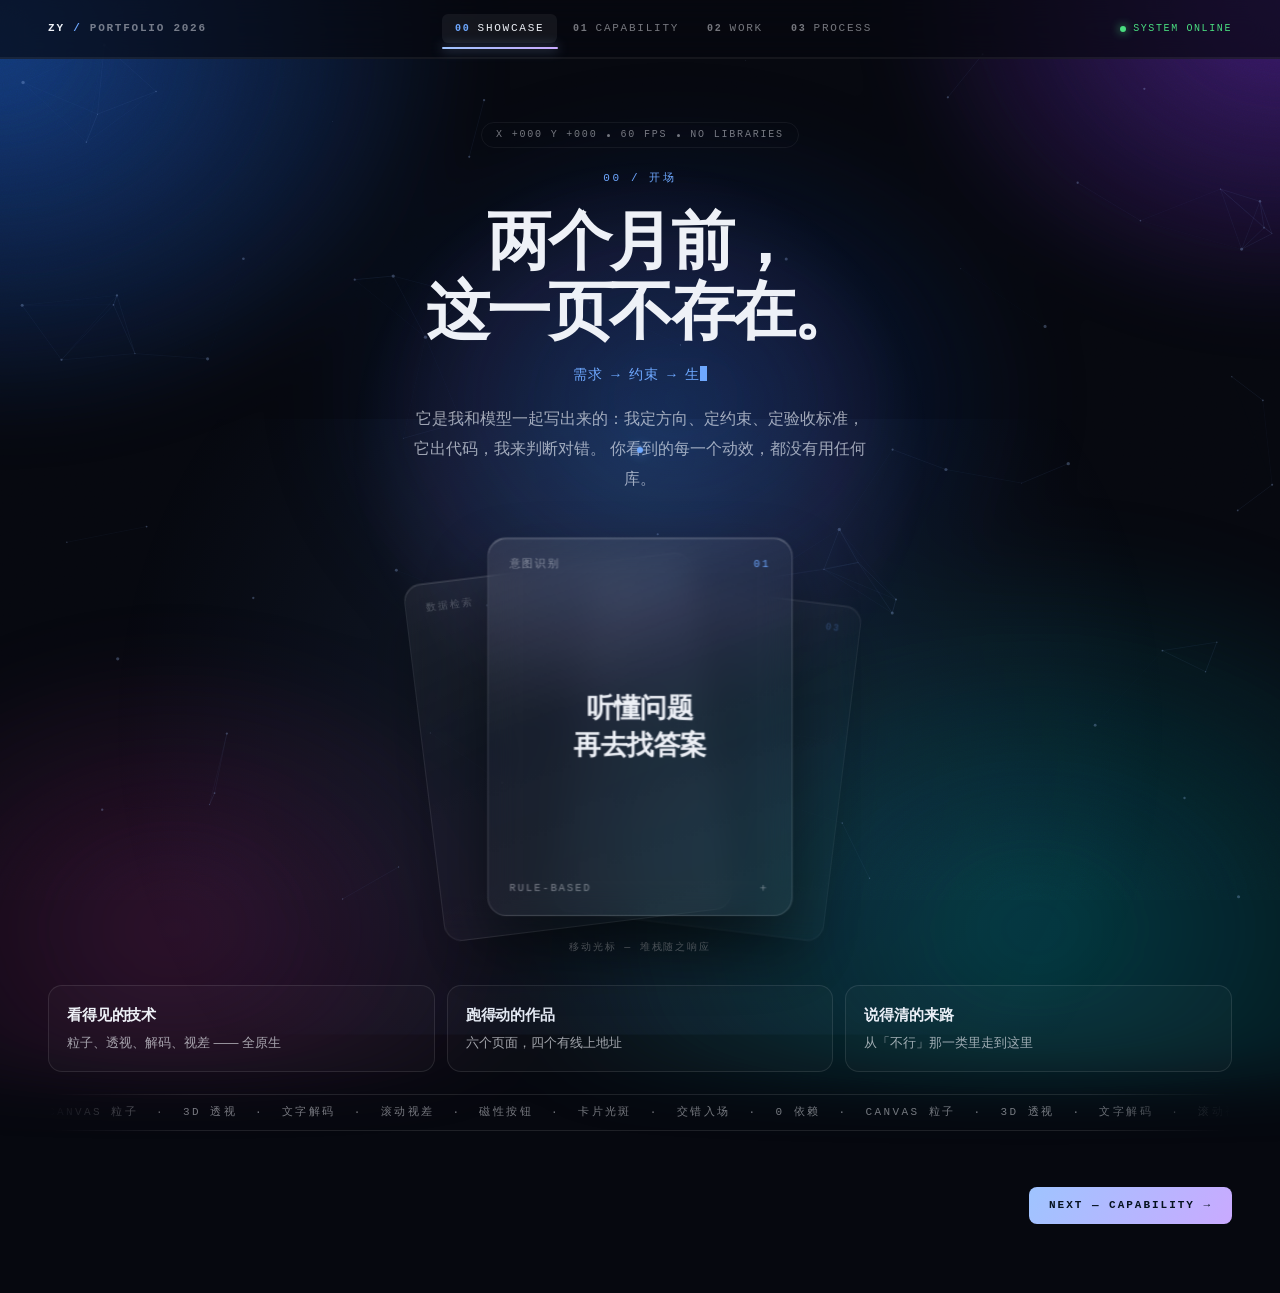
==== index.html @ adabb492 "拿奖后文字加速" ====
<!DOCTYPE html>
<html lang="zh-CN">

<head>
    <meta charset="UTF-8">
    <meta name="viewport" content="width=device-width, initial-scale=1.0">
    <title>张欣阳 / Portfolio 2026</title>
    <meta name="description" content="张欣阳 · 江西职业技术大学 · 用 AI 把想法做出来">
    <link rel="stylesheet" href="index.css?v=13">
</head>

<body>

    <!-- 背景层 -->
    <div class="mesh"></div>
    <div class="grain"></div>
    <canvas id="xingxing"></canvas>
    <div class="cursor-glow" id="cursorGlow"></div>
    <div class="cursor-dot" id="cursorDot"></div>

    <!-- 顶部仪表盘 -->
    <header class="chrome">
        <div class="chrome-in">
            <span class="brand">ZY<em>/</em><span>PORTFOLIO 2026</span></span>
            <nav class="nav">
                <button class="tab active" data-page="p0"><b>00</b>SHOWCASE</button>
                <button class="tab" data-page="p1"><b>01</b>CAPABILITY</button>
                <button class="tab" data-page="p2"><b>02</b>WORK</button>
                <button class="tab" data-page="p3"><b>03</b>PROCESS</button>
            </nav>
            <span class="live"><i></i>SYSTEM ONLINE</span>
        </div>
        <div class="progress"><div class="progress-bar" id="progressBar"></div></div>
    </header>

    <!-- ══════════ 00 SHOWCASE ══════════ -->
    <main class="scene active" id="p0">
        <section class="reel">
            <div class="hud">
                <span id="hudXY">X +000 Y +000</span>
                <span class="hud-dot"></span>
                <span id="hudFPS">60 FPS</span>
                <span class="hud-dot"></span>
                <span>NO LIBRARIES</span>
            </div>

            <p class="eyebrow reveal">00 / 开场</p>
            <h1 class="reveal">两个月前，<br>这一页不存在。</h1>

            <p class="type-line reveal">
                <span id="p0type"></span><span class="caret-blink"></span>
            </p>

            <p class="lede reveal">
                它是我和模型一起写出来的：我定方向、定约束、定验收标准，它出代码，我来判断对错。
                你看到的每一个动效，都没有用任何库。
            </p>

            <div class="hero-stack" id="stack">
                <article class="gcard" data-depth="0">
                    <div class="gcard-top"><span>意图识别</span><i>01</i></div>
                    <p class="gcard-big">听懂问题<br>再去找答案</p>
                    <div class="gcard-foot"><span>RULE-BASED</span><span>＋</span></div>
                </article>
                <article class="gcard" data-depth="1">
                    <div class="gcard-top"><span>数据检索</span><i>02</i></div>
                    <p class="gcard-big">答案不在模型里<br>在数据里</p>
                    <div class="gcard-foot"><span>FILTER / FIND</span><span>＋</span></div>
                </article>
                <article class="gcard" data-depth="2">
                    <div class="gcard-top"><span>输出验收</span><i>03</i></div>
                    <p class="gcard-big">它写得快<br>判断得由我来</p>
                    <div class="gcard-foot"><span>REVIEW</span><span>＋</span></div>
                </article>
                <div class="stack-hint">移动光标 — 堆栈随之响应</div>
            </div>

            <div class="caps reveal">
                <button class="cap" data-goto="p1">
                    <b>看得见的技术</b>
                    <span>粒子、透视、解码、视差 —— 全原生</span>
                </button>
                <button class="cap" data-goto="p2">
                    <b>跑得动的作品</b>
                    <span>六个页面，四个有线上地址</span>
                </button>
                <button class="cap" data-goto="p3">
                    <b>说得清的来路</b>
                    <span>从「不行」那一类里走到这里</span>
                </button>
            </div>

            <div class="marquee reveal">
                <div class="marquee-in">
                    <span>CANVAS 粒子</span><span>·</span><span>3D 透视</span><span>·</span>
                    <span>文字解码</span><span>·</span><span>滚动视差</span><span>·</span>
                    <span>磁性按钮</span><span>·</span><span>卡片光斑</span><span>·</span>
                    <span>交错入场</span><span>·</span><span>0 依赖</span><span>·</span>
                    <span>CANVAS 粒子</span><span>·</span><span>3D 透视</span><span>·</span>
                    <span>文字解码</span><span>·</span><span>滚动视差</span><span>·</span>
                    <span>磁性按钮</span><span>·</span><span>卡片光斑</span><span>·</span>
                    <span>交错入场</span><span>·</span><span>0 依赖</span><span>·</span>
                </div>
            </div>
        </section>

        <div class="pager">
            <span></span>
            <button class="pager-btn" data-goto="p1">NEXT — CAPABILITY →</button>
        </div>
    </main>

    <!-- ══════════ 01 CAPABILITY ══════════ -->
    <main class="scene" id="p1">

        <section class="hero">
            <div class="hero-grid solo">
                <div class="hero-copy">
                    <p class="eyebrow reveal">意图识别 · 数据检索 · 输出验收</p>
                    <h1 class="reveal" data-decode>AI 降低的是门槛，抬高的是判断。</h1>
                    <p class="lede reveal">
                        这个页面本身，就是「把模型用出结果」的证明：<br>
                        方向、需求、验收由我定；实现由我和模型一起产出。
                        两个月前，我还没独立做出过一个能上线的东西。
                    </p>
                    <div class="hero-meta reveal">
                        <span>移动互联 2604</span>
                        <span>江西职业技术大学</span>
                        <span>2029 届</span>
                    </div>
                </div>


            </div>
        </section>

        <section class="band reveal">
            <div class="band-in">
                <div><b class="n" data-n="2">0</b><span>个月做出线上作品</span></div>
                <div><b class="n" data-n="6">0</b><span>个完整练习</span></div>
                <div><b class="n" data-n="4">0</b><span>个线上作品</span></div>
                <div><b class="n" data-n="0">0</b><span>个第三方库</span></div>
            </div>
        </section>

        <section class="sec">
            <p class="eyebrow reveal">LIVE DEMO</p>
            <h2 class="reveal">课表助手 <em>规则版</em></h2>
            <p class="lede reveal">
                它听懂的只有四种问法：哪一天、第几节、哪门课、一共几门。
                认出意图，再去数据里检索——所有大模型应用最底下的那一层，就是这个。
            </p>

            <div class="console reveal">
                <div class="console-top">
                    <span>ASK / 输入问题</span>
                    <span class="dots"><i></i><i></i><i></i></span>
                </div>
                <div class="console-in">
                    <input id="wenti" type="text" placeholder="周一有什么课" autocomplete="off">
                    <button id="fasong">ASK</button>
                </div>
                <div class="chips">
                    <span class="chip">周一有什么课</span>
                    <span class="chip">一共几门课</span>
                    <span class="chip">周三第3节在哪上</span>
                    <span class="chip">体育课在哪上</span>
                </div>
                <div class="huida" id="huida">等待输入 — 问我课表的事。</div>
                <p class="console-note">
                    它答得对，不是因为它聪明，是因为我把四种意图的判断写清楚了。
                </p>
            </div>
        </section>

        <section class="sec">
            <p class="eyebrow reveal">METHOD</p>
            <h2 class="reveal">三步，缺一不可</h2>
            <div class="cols">
                <div class="col reveal">
                    <span class="col-n">01</span>
                    <h3>需求即规格</h3>
                    <p>说不清要什么，它就给你一个看起来对、其实不能用的东西。模糊是我的问题，不是它的。</p>
                </div>
                <div class="col reveal">
                    <span class="col-n">02</span>
                    <h3>生成即草稿</h3>
                    <p>它几秒给出初版，这是它最强的地方。但草稿不是成品，中间隔着判断。</p>
                </div>
                <div class="col reveal">
                    <span class="col-n">03</span>
                    <h3>验收即能力</h3>
                    <p>跑标准、看报错、定位根因。能让它把活干对的人，才真正用它。</p>
                </div>
            </div>

            <div class="prompt-grid">
                <div class="prompt reveal">
                    <div class="prompt-label">有效的一条</div>
                    <p>“数据在一个数组里。点空格子弹出表单，确认后写进数组并存入 localStorage。要求：不刷新、提交后关闭表单、错误用提示条而不是 alert。”</p>
                    <span class="prompt-why">数据在哪 · 交互是什么 · 不能做什么</span>
                </div>
                <div class="prompt reveal">
                    <div class="prompt-label">无效的一条</div>
                    <p>“帮我写个课程表。”</p>
                    <span class="prompt-why">它给了我一个写死数据的静态表格——因为我自己也不知道要什么</span>
                </div>
            </div>
        </section>

        <section class="sec">
            <p class="eyebrow reveal">PIPELINE</p>
            <h2 class="reveal">它每一步在干什么</h2>
            <p class="lead reveal">没有魔法。一句话进来，走完这四步，出去一个答案。</p>

            <div class="pipe reveal">
                <div class="pipe-in">
                    <span class="node">你的一句话</span>
                    <span class="link"><i></i></span>
                    <span class="node">认出问的是哪类</span>
                    <span class="link"><i></i></span>
                    <span class="node">去数据里找</span>
                    <span class="link"><i></i></span>
                    <span class="node ans">组织成回答</span>
                </div>
                <p class="pipe-note">大模型应用也是这样走的，只是第二步由模型来做，第三步检索的是一整个语料库。</p>
            </div>
        </section>

        <section class="sec">
            <p class="eyebrow reveal">PITFALLS</p>
            <h2 class="reveal">我踩过的五个坑</h2>
            <p class="lead reveal">每一条都改了不止一遍。</p>

            <div class="pits">
                <div class="pit reveal">
                    <span class="pit-n">01</span>
                    <div>
                        <h3>删了元素，没删数据</h3>
                        <p>页面刷新之后，删掉的行又回来了。后来明白：页面只是影子，改数据才算数。</p>
                    </div>
                </div>
                <div class="pit reveal">
                    <span class="pit-n">02</span>
                    <div>
                        <h3>监听器写在了渲染函数里</h3>
                        <p>每渲染一次多一个监听器，控制台越点报错越多。改成绑在不变的父元素上，只绑一次。</p>
                    </div>
                </div>
                <div class="pit reveal">
                    <span class="pit-n">03</span>
                    <div>
                        <h3>1fr 不是「可以随便小」</h3>
                        <p>它能缩到的最小值，是里面内容的最小宽度。六列挤在手机宽度里，字全被压扁。</p>
                    </div>
                </div>
                <div class="pit reveal">
                    <span class="pit-n">04</span>
                    <div>
                        <h3>计时器变量声明在了函数里</h3>
                        <p>每次点击都是全新的一对变量，上一轮那两条计时器根本没被清掉——提示条提前消失。</p>
                    </div>
                </div>
                <div class="pit reveal">
                    <span class="pit-n">05</span>
                    <div>
                        <h3>写完不看就跑</h3>
                        <p>购物车合计显示「￥8」，实际应该是「￥1984」。数字自己会喊，只是我没抬头看。</p>
                    </div>
                </div>
            </div>
        </section>

        <section class="sec">
            <p class="eyebrow reveal">CASE / 我抓到它一个错</p>
            <h2 class="reveal">页面看着没事，控制台在喊</h2>
            <div class="case reveal">
                <p class="case-text">
                    AI 把点击监听器写进了渲染函数里。每渲染一次，就多一个监听器；
                    旧的还在，只是它手里的行已经被删掉了。
                </p>
                <pre class="code"><span class="c-dim">// 控制台</span>
Cannot set properties of undefined (setting 'gou')

<span class="c-dim">// 根因：旧监听器拿到已删除的行，indexOf 返回 -1</span>
const c = Array.from(document.querySelectorAll(".hang")).indexOf(hang)
dingdan[-1].gou = true          <span class="c-bad">// 崩在这里</span>

<span class="c-dim">// 改法：只绑一次，绑在不会重建的父元素上</span>
kapianzubox.addEventListener("click", ...)</pre>
                <p class="case-text">
                    <b>AI 会犯错。我的用处，就是能指出它错在哪。</b>
                </p>
            </div>
        </section>

        <div class="pager">
            <button class="pager-btn" data-goto="p2">NEXT — WORK →</button>
        </div>
    </main>

    <!-- ══════════ 02 WORK ══════════ -->
    <main class="scene" id="p2">

        <section class="hero short">
            <p class="eyebrow reveal">01 — 02 / WORK</p>
            <h1 class="reveal" data-decode>能被使用，才叫作品。</h1>
            <p class="lede reveal">
                下面六个都能上手：四个有线上地址，两个直接在页面里玩。没有截图，没有 PPT。</p>
        </section>

        <section class="sec tight">
            <div class="rail" id="rail">
                <article class="work reveal">
                    <div class="work-head"><span>01 / 主作品</span><i>LIVE</i></div>
                    <h3>我的课程表</h3>
                    <p>点空格子加课，点课程删除，数据存在浏览器里。桌面上是一张表，手机上自动重排。</p>
                    <div class="mini-tel">
                        <div class="mt-bar"><span></span><span></span><span></span></div>
                        <div class="mt-body">
                            <div class="mt-row"><i>周一</i><em>高数</em><em>英语</em><em>体育</em></div>
                            <div class="mt-row"><i>周二</i><em>C语言</em><em>HTML5</em><em class="empty">＋</em></div>
                            <div class="mt-row"><i>周三</i><em>高数</em><em>JavaScript</em><em class="empty">＋</em></div>
                            <div class="mt-row"><i>周四</i><em>英语</em><em class="empty">＋</em><em>数据库</em></div>
                            <div class="mt-row"><i>周五</i><em class="empty">＋</em><em>移动应用</em><em>就业指导</em></div>
                        </div>
                    </div>
                    <a class="btn main" href="https://chineselamb.github.io/kecheng/" target="_blank"
                        rel="noreferrer">打开线上作品 ↗</a>
                </article>

                <article class="work reveal">
                    <div class="work-head"><span>02 / 组件</span><i>DEMO</i></div>
                    <h3>轮播图</h3>
                    <p>3 秒自动播放，手动切换后重新计时。最后一张往后回到第一张。</p>
                    <div class="lunbo">
                        <div class="track"></div>
                        <div class="zuo">‹</div>
                        <div class="you">›</div>
                        <div class="diandian"></div>
                    </div>
                </article>

                <article class="work reveal">
                    <div class="work-head"><span>03 / 组件</span><i>DEMO</i></div>
                    <h3>课程表渲染</h3>
                    <p>数据驱动：数组变了，表格跟着变。点一门课试试。</p>
                    <div class="xiaokebiao">
                        <div class="xk-head"><span></span><span>一</span><span>二</span><span>三</span><span>四</span><span>五</span></div>
                        <div class="xk-body"></div>
                    </div>
                </article>
                <article class="work reveal">
                    <div class="work-head"><span>04 / 页面</span><i>LIVE</i></div>
                    <h3>购物车</h3>
                    <p>数量加减、小计合计、全选联动。窄屏自动重排成卡片。</p>
                    <a class="btn main" href="work/gouwuche/index.html" target="_blank" rel="noreferrer">打开 ↗</a>
                </article>

                <article class="work reveal">
                    <div class="work-head"><span>05 / 页面</span><i>LIVE</i></div>
                    <h3>待付款订单</h3>
                    <p>整页由数组渲染：全选、算账、取消一行，数据改完再重画。</p>
                    <a class="btn main" href="work/dingdan/index.html" target="_blank" rel="noreferrer">打开 ↗</a>
                </article>

                <article class="work reveal">
                    <div class="work-head"><span>06 / 页面</span><i>LIVE</i></div>
                    <h3>商品列表</h3>
                    <p>网格布局的商品墙，窗口变窄自动换列。</p>
                    <a class="btn main" href="work/shangpin/index.html" target="_blank" rel="noreferrer">打开 ↗</a>
                </article>

            </div>
            <p class="rail-hint">← 横向滚动查看更多 →</p>
        </section>

        <section class="sec">
            <p class="eyebrow reveal">CODE</p>
            <h2 class="reveal">这段订单页代码，我改了三次</h2>
            <p class="lead reveal">事件委托的最终版。滚到这儿，它会自己打出来。</p>

            <div class="codewin reveal">
                <div class="codewin-bar">
                    <span class="dots"><i></i><i></i><i></i></span>
                    <span>dingdan / 待付款订单.js</span>
                    <span class="codewin-lang">JavaScript</span>
                </div>
                <pre class="typer"><code id="typerCode"></code></pre>
            </div>
        </section>

        <section class="sec">
            <p class="eyebrow reveal">PROCESS</p>
            <h2 class="reveal">一个课表，三个版本</h2>
            <div class="versions">
                <div class="ver reveal">
                    <span class="ver-n">V1</span>
                    <h3>把监听器绑在每一行</h3>
                    <p>行一删就失效，新生成的行没有任何反应。当时以为是浏览器的错。</p>
                </div>
                <div class="ver reveal">
                    <span class="ver-n">V2</span>
                    <h3>搬进渲染函数</h3>
                    <p>能用了，但每渲染一次就多一个监听器，控制台越点报错越多。</p>
                </div>
                <div class="ver reveal">
                    <span class="ver-n">V3</span>
                    <h3>绑在不会死的父元素上</h3>
                    <p>一个监听器管所有行，无论重建多少次。这才是事件委托。</p>
                </div>
            </div>
            <p class="lede reveal" style="margin-top:18px">
                手机上还崩过一次：六列挤进 343 像素，字被压成一条。<br>
                后来改成卡片单列、每行自己重排——这些过程比结果更能说明问题。
            </p>
        </section>

        <div class="pager">
            <button class="pager-btn ghost" data-goto="p1">← BACK</button>
            <button class="pager-btn" data-goto="p3">NEXT — PROCESS →</button>
        </div>
    </main>

    <!-- ══════════ 03 PROCESS ══════════ -->
    <main class="scene" id="p3">

        <section class="hero short">
            <p class="eyebrow reveal">02 — 03 / PROCESS</p>
            <h1 class="reveal">从「不行」那一类里，<br>走到这里。</h1>
            <p class="lede reveal">
                这条路我走过三次想放弃。
            </p>
        </section>

        <!-- 我的故事 -->
        <section class="sec">
            <p class="eyebrow reveal">STORY</p>
            <h2 class="reveal">我的故事</h2>

            <div class="story reveal" id="storycine">
                <p data-cine="hope">中职那几年，我大概是被默认归到「不行」那一类里的。</p>
                <p data-cine="hope">成绩差，学校强制住宿。周末我骑车在街上乱逛——不是想去哪儿，是不知道能去哪儿。</p>
                <p data-cine="hope">高二那年，一个同学把我拉去面试竞赛班。我对计算机一窍不通，连打字都要低头找键。</p>
                <p data-cine="hope">但对 HTML，我第一次觉得有一样东西是我能看懂的：屏幕上那行字，颜色是我自己敲出来的。</p>
                <p data-cine="dark">第一个比赛很简单，我以为能拿奖。没有。</p>
                <p data-cine="dark">接下来两个更难。人工智能要学 Python，应用软件开发要学 Java、Vue、MySQL——我那时候连「变量」是什么都说不清。</p>
                <p data-cine="dark">那阵子我怀疑的不是别人信不信我，是我到底能不能学会。</p>
                <div class="yanhua-wrap">
                    <canvas id="yanhua"></canvas>
                    <p data-cine="award">后来我每天学到深夜。那两个比赛，一个拿的是人工智能，一个拿的是应用软件开发。</p>
                </div>
                <p data-cine="after">是她把我拉进去的。改变一个人的方向，有时候只要一句「你要不要来试试」。要不是她，我这辈子可能都不会往计算机这边走。</p>
                <p data-cine="after">回头看，我人生里每一次转弯，都不是我自己拐的——有人拉我，有人推我，有人在前面先替我试了一次。</p>
                <blockquote data-cine="after">这一次，我想自己推自己一把。</blockquote>
            </div>
        </section>

        <section class="sec tight">
            <div class="doubt-list">
                <div class="doubt reveal">
                    <span class="doubt-n">01</span>
                    <div>
                        <h3>“这些练习到底有没有用”</h3>
                        <p>连着几周做同一类页面，每天写的东西长得差不多，我开始觉得在原地打转。</p>
                        <p class="fix">校准：把同一个东西写三遍之后，手会记住。不知道够不够用，但我知道停下来的话一定不够。</p>
                    </div>
                </div>
                <div class="doubt reveal">
                    <span class="doubt-n">02</span>
                    <div>
                        <h3>“AI 几秒钟就能做完，我学它干嘛”</h3>
                        <p>我让 AI 写了一遍我苦思半天的功能，几秒钟。那种感觉很糟——我花的时间还有什么意义。</p>
                        <p class="fix">校准：后来它写错了一个地方，是我第一个看出来的。它替我打字，判断还得我来。</p>
                    </div>
                </div>
                <div class="doubt reveal">
                    <span class="doubt-n">03</span>
                    <div>
                        <h3>“我是不是学得太慢”</h3>
                        <p>两个月才做出一个课表，别人可能一周就做完了。我分不清自己是慢，还是只是在按自己的方式走。</p>
                        <p class="fix">校准：不知道。但两年前我连标签是什么都不知道。</p>
                    </div>
                </div>
            </div>

            <div class="creed reveal">
                <p>我来这里，最直接的原因是：<b>一个人摸索两个月，我分不清哪些是必经之路，哪些是我走了弯路。</b></p>
                <p>我需要有人告诉我：哪一步是弯路，哪一步是必经的。</p>
            </div>
        </section>

        <section class="sec">
            <p class="eyebrow reveal">NEXT 90 DAYS</p>
            <h2 class="reveal">接下来想学的</h2>
            <div class="plan">
                <div class="plan-row reveal"><b>接入大模型接口</b><span>把规则版助手换成真正听懂话的模型。链路我已经想清楚：输入 → 请求 → 渲染回答。</span></div>
                <div class="plan-row reveal"><b>让几个 AI 分工</b><span>一句话进来，拆成子任务，几个 AI 并行做完再汇总——一个人做不完的活。</span></div>
                <div class="plan-row reveal"><b>让课表能换设备</b><span>加导出 / 导入，换台电脑、换台手机，数据都能带走。</span></div>
            </div>
        </section>

        <footer class="foot">
            <p class="eyebrow">SCAN / 扫码打开</p>
            <img class="erweima" src="erweima.png" alt="扫码打开本页">
            <p class="foot-link">chineselamb.github.io/zuopin/</p>
            <p class="foot-mine">张欣阳 · 江西职业技术大学 · 移动互联 2604</p>
        </footer>

        <div class="pager">
            <button class="pager-btn ghost" data-goto="p2">← BACK</button>
        </div>
    </main>

    <script src="index.js?v=14"></script>
</body>

</html>
---- index.css ----
/* =========================================================
   张欣阳 / Portfolio 2026
   原生 CSS，无任何框架
   ========================================================= */

* { box-sizing: border-box; }

:root {
    --bg: #06080f;
    --ink: #eef1f7;
    --dim: rgba(238, 241, 247, .56);
    --faint: rgba(238, 241, 247, .28);
    --line: rgba(255, 255, 255, .1);
    --line-2: rgba(255, 255, 255, .06);
    --accent: #6ea8ff;
    --accent-2: #b98bff;
    --live: #4ade80;
    --mono: "SFMono-Regular", "JetBrains Mono", Consolas, monospace;
}

html { scroll-behavior: smooth; }

body {
    margin: 0;
    background: var(--bg);
    color: var(--ink);
    font: 16px/1.75 -apple-system, "Segoe UI", "Microsoft YaHei", sans-serif;
    overflow-x: hidden;
    -webkit-font-smoothing: antialiased;
}

::selection { background: rgba(110, 168, 255, .3); }

/* ── 背景：流体网格渐变 ── */
.mesh {
    position: fixed;
    inset: -20%;
    z-index: 0;
    background:
        radial-gradient(42% 48% at 14% 18%, rgba(38, 92, 180, .62), transparent 64%),
        radial-gradient(36% 42% at 86% 14%, rgba(112, 52, 190, .5), transparent 62%),
        radial-gradient(46% 50% at 72% 88%, rgba(12, 122, 130, .42), transparent 64%),
        radial-gradient(34% 38% at 24% 88%, rgba(150, 50, 120, .26), transparent 62%),
        radial-gradient(30% 34% at 52% 46%, rgba(10, 40, 90, .55), transparent 70%);
    filter: blur(30px) saturate(120%);
    animation: meshDrift 26s ease-in-out infinite alternate;
    pointer-events: none;
}

@keyframes meshDrift {
    0% { transform: translate3d(0, 0, 0) scale(1); }
    50% { transform: translate3d(-2%, 1.5%, 0) scale(1.04); }
    100% { transform: translate3d(2%, -1%, 0) scale(1.02); }
}

/* 颗粒噪点 */
.grain {
    position: fixed;
    inset: 0;
    z-index: 1;
    pointer-events: none;
    opacity: .13;
    mix-blend-mode: overlay;
    background-image: url("data:image/svg+xml,%3Csvg xmlns='http://www.w3.org/2000/svg' width='160' height='160'%3E%3Cfilter id='n'%3E%3CfeTurbulence type='fractalNoise' baseFrequency='.85' numOctaves='3'/%3E%3C/filter%3E%3Crect width='100%25' height='100%25' filter='url(%23n)'/%3E%3C/svg%3E");
}

#xingxing {
    position: fixed;
    inset: 0;
    width: 100%;
    height: 100%;
    z-index: 1;
    pointer-events: none;
    opacity: .55;
}

.cursor-glow {
    position: fixed;
    left: 0;
    top: 0;
    width: 620px;
    height: 620px;
    margin: -310px 0 0 -310px;
    border-radius: 50%;
    background: radial-gradient(circle, rgba(110, 168, 255, .16), rgba(185, 139, 255, .07) 45%, transparent 66%);
    pointer-events: none;
    z-index: 1;
    will-change: transform;
}

.cursor-dot {
    position: fixed;
    left: 0;
    top: 0;
    width: 6px;
    height: 6px;
    margin: -3px 0 0 -3px;
    border-radius: 50%;
    background: var(--accent);
    box-shadow: 0 0 12px rgba(110, 168, 255, .9);
    pointer-events: none;
    z-index: 60;
    will-change: transform;
}

/* ── 顶部仪表盘 ── */
.chrome {
    position: fixed;
    top: 0;
    left: 0;
    right: 0;
    z-index: 40;
    backdrop-filter: blur(16px);
    background: rgba(6, 8, 15, .68);
    border-bottom: 1px solid var(--line-2);
}

.chrome-in {
    max-width: 1240px;
    margin: 0 auto;
    padding: 14px 28px;
    display: flex;
    align-items: center;
    justify-content: space-between;
    gap: 16px;
}

.brand {
    font: 600 11px/1 var(--mono);
    letter-spacing: .18em;
    color: var(--ink);
    display: flex;
    align-items: center;
    gap: 8px;
    white-space: nowrap;
}

.brand em { color: var(--accent); font-style: normal; }
.brand span { color: var(--faint); letter-spacing: .16em; }

.nav { display: flex; gap: 2px; }

.tab {
    border: 0;
    background: none;
    cursor: pointer;
    font: 500 11px/1 var(--mono);
    letter-spacing: .16em;
    color: var(--faint);
    padding: 9px 13px;
    border-radius: 6px;
    display: flex;
    align-items: baseline;
    gap: 7px;
    transition: color .2s, background .2s;
    white-space: nowrap;
}

.tab b { font-weight: 600; color: var(--faint); font-size: 10px; }

.tab:hover { color: var(--ink); }

.tab.active {
    color: var(--ink);
    background: rgba(255, 255, 255, .06);
}

.tab.active b { color: var(--accent); }

.live {
    font: 500 10px/1 var(--mono);
    letter-spacing: .16em;
    color: var(--live);
    display: flex;
    align-items: center;
    gap: 7px;
    white-space: nowrap;
}

.live i {
    width: 6px;
    height: 6px;
    border-radius: 50%;
    background: var(--live);
    box-shadow: 0 0 10px var(--live);
    animation: pulse 2s infinite;
}

@keyframes pulse { 50% { opacity: .25; } }

.progress { height: 1px; background: var(--line-2); }

.progress-bar {
    height: 100%;
    width: 0;
    background: linear-gradient(90deg, var(--accent), var(--accent-2));
}

/* ── 页面切换 ── */
.scene {
    position: relative;
    z-index: 2;
    display: none;
    padding-top: 62px;
}

.scene.active {
    display: block;
    animation: sceneIn .5s cubic-bezier(.2, .75, .2, 1);
}

@keyframes sceneIn {
    from { opacity: 0; transform: translateY(18px); }
    to { opacity: 1; transform: none; }
}

/* ── 通用排版 ── */
.eyebrow {
    font: 500 11px/1.6 var(--mono);
    letter-spacing: .24em;
    color: var(--accent);
    margin: 0 0 18px;
    text-transform: uppercase;
}

h1 {
    margin: 0 0 22px;
    font-size: clamp(38px, 5.6vw, 76px);
    line-height: 1.06;
    letter-spacing: -.045em;
    font-weight: 800;
}

h2 {
    margin: 0 0 14px;
    font-size: clamp(26px, 3vw, 38px);
    letter-spacing: -.035em;
    font-weight: 800;
    line-height: 1.2;
}

h2 em {
    font-style: normal;
    font: 500 11px/1 var(--mono);
    letter-spacing: .18em;
    color: var(--faint);
    border: 1px solid var(--line);
    border-radius: 99px;
    padding: 4px 10px;
    vertical-align: middle;
    margin-left: 10px;
}

.lede {
    margin: 0 0 26px;
    font-size: 16px;
    color: var(--dim);
    max-width: 62ch;
    line-height: 1.85;
}

/* ── 首屏 ── */
.hero {
    max-width: 1240px;
    margin: 0 auto;
    padding: 70px 28px 40px;
}

.hero.short { padding-bottom: 10px; }

.hero-grid {
    display: grid;
    grid-template-columns: 1.05fr .95fr;
    gap: 40px;
    align-items: center;
}

.hero-meta {
    display: flex;
    gap: 18px;
    flex-wrap: wrap;
    font: 500 11px/1 var(--mono);
    letter-spacing: .16em;
    color: var(--faint);
    margin-top: 6px;
}

.hero-meta span { position: relative; padding-left: 14px; }

.hero-meta span::before {
    content: "";
    position: absolute;
    left: 0;
    top: 50%;
    width: 5px;
    height: 5px;
    margin-top: -2.5px;
    background: var(--accent);
    transform: rotate(45deg);
}

/* ── 3D 卡片堆 ── */
.hero-stack {
    position: relative;
    height: 430px;
    perspective: 1200px;
    perspective-origin: 50% 50%;
}

.hero-stack::before {
    content: "";
    position: absolute;
    inset: -20%;
    background: radial-gradient(circle at 50% 50%, rgba(110, 168, 255, .12), transparent 60%);
    pointer-events: none;
}

.gcard {
    position: absolute;
    left: 50%;
    top: 50%;
    width: 290px;
    height: 360px;
    margin: -180px 0 0 -145px;
    padding: 20px;
    border-radius: 18px;
    border: 1px solid rgba(255, 255, 255, .14);
    background:
        linear-gradient(160deg, rgba(255, 255, 255, .1), rgba(255, 255, 255, .02) 42%, rgba(255, 255, 255, .04));
    backdrop-filter: blur(14px);
    box-shadow:
        0 30px 60px rgba(0, 0, 0, .45),
        inset 0 1px 0 rgba(255, 255, 255, .22);
    display: flex;
    flex-direction: column;
    justify-content: space-between;
    transform-style: preserve-3d;
    transition: transform .5s cubic-bezier(.2, .75, .2, 1);
    will-change: transform;
}

.gcard[data-depth="0"] { transform: translate3d(0, 0, 60px); z-index: 3; }
.gcard[data-depth="1"] { transform: translate3d(-72px, 20px, 0) rotate(-7deg); z-index: 2; opacity: .55; }
.gcard[data-depth="2"] { transform: translate3d(72px, 34px, -80px) rotate(7deg); z-index: 1; opacity: .35; }

/* 后两张只留标签，避免文字叠在一起 */
.gcard[data-depth="1"] .gcard-big,
.gcard[data-depth="2"] .gcard-big,
.gcard[data-depth="1"] .gcard-foot,
.gcard[data-depth="2"] .gcard-foot { opacity: 0; }

.gcard-top {
    display: flex;
    justify-content: space-between;
    align-items: center;
    font: 500 10px/1 var(--mono);
    letter-spacing: .2em;
    color: var(--faint);
}

.gcard-top i { font-style: normal; color: var(--accent); }

.gcard-big {
    margin: 0;
    font-size: 26px;
    font-weight: 700;
    line-height: 1.35;
    letter-spacing: -.03em;
}

.gcard-foot {
    display: flex;
    justify-content: space-between;
    font: 500 10px/1 var(--mono);
    letter-spacing: .18em;
    color: var(--faint);
}

.stack-hint {
    position: absolute;
    bottom: -6px;
    left: 0;
    right: 0;
    text-align: center;
    font: 500 10px/1 var(--mono);
    letter-spacing: .18em;
    color: var(--faint);
}

/* ── 数字带 ── */
.band {
    max-width: 1240px;
    margin: 0 auto;
    padding: 10px 28px 30px;
}

.band-in {
    display: grid;
    grid-template-columns: repeat(4, 1fr);
    border-top: 1px solid var(--line);
    border-bottom: 1px solid var(--line);
}

.band-in > div {
    padding: 22px 8px;
    border-left: 1px solid var(--line-2);
    text-align: center;
}

.band-in > div:first-child { border-left: 0; }

.band-in b {
    display: block;
    font: 800 40px/1 -apple-system, "Segoe UI", sans-serif;
    letter-spacing: -.04em;
    background: linear-gradient(180deg, #fff, #7aa2ff);
    -webkit-background-clip: text;
    background-clip: text;
    color: transparent;
}

.band-in span {
    display: block;
    margin-top: 6px;
    font: 500 10.5px/1.5 var(--mono);
    letter-spacing: .16em;
    color: var(--faint);
}

/* ── 区块 ── */
.sec {
    max-width: 1240px;
    margin: 0 auto;
    padding: 46px 28px;
}

.sec.tight { padding-top: 22px; }

/* ── 控制台面板 ── */
.console {
    border: 1px solid var(--line);
    border-radius: 14px;
    background: rgba(255, 255, 255, .028);
    overflow: hidden;
    max-width: 860px;
}

.console-top {
    display: flex;
    align-items: center;
    justify-content: space-between;
    padding: 10px 16px;
    border-bottom: 1px solid var(--line-2);
    font: 500 10px/1 var(--mono);
    letter-spacing: .2em;
    color: var(--faint);
}

.dots { display: flex; gap: 5px; }

.dots i {
    width: 7px;
    height: 7px;
    border-radius: 50%;
    background: rgba(255, 255, 255, .16);
}

.console-in {
    display: flex;
    gap: 8px;
    padding: 16px 16px 0;
}

#wenti {
    flex: 1;
    min-width: 0;
    font: 400 15px/1.5 -apple-system, "Microsoft YaHei", sans-serif;
    color: var(--ink);
    background: rgba(0, 0, 0, .35);
    border: 1px solid var(--line);
    border-radius: 8px;
    padding: 12px 14px;
    outline: none;
    transition: border-color .2s, box-shadow .2s;
}

#wenti::placeholder { color: var(--faint); }

#wenti:focus {
    border-color: rgba(110, 168, 255, .6);
    box-shadow: 0 0 0 3px rgba(110, 168, 255, .12);
}

#fasong {
    border: 0;
    border-radius: 8px;
    padding: 0 18px;
    font: 600 11px/1 var(--mono);
    letter-spacing: .18em;
    color: #05121f;
    background: linear-gradient(120deg, #9fc4ff, #c9aaff);
    cursor: pointer;
    transition: filter .2s, transform .15s;
}

#fasong:hover { filter: brightness(1.1); transform: translateY(-1px); }

.chips {
    display: flex;
    flex-wrap: wrap;
    gap: 7px;
    padding: 12px 16px 0;
}

.chip {
    font: 500 10.5px/1 var(--mono);
    letter-spacing: .1em;
    color: var(--dim);
    border: 1px solid var(--line);
    border-radius: 99px;
    padding: 7px 12px;
    cursor: pointer;
    transition: color .2s, border-color .2s, background .2s;
}

.chip:hover {
    color: var(--ink);
    border-color: rgba(110, 168, 255, .5);
    background: rgba(110, 168, 255, .08);
}

.huida {
    margin: 14px 16px 0;
    padding: 14px 16px;
    border-radius: 8px;
    background: rgba(110, 168, 255, .07);
    border-left: 2px solid var(--accent);
    font-size: 14.5px;
    line-height: 1.8;
    white-space: pre-line;
    min-height: 52px;
}

.console-note {
    margin: 12px 16px 16px;
    font-size: 12.5px;
    color: var(--faint);
}

/* ── 三列方法 ── */
.cols {
    display: grid;
    grid-template-columns: repeat(3, 1fr);
    gap: 0;
    border-top: 1px solid var(--line);
}

.col {
    padding: 22px 22px 22px 0;
    border-right: 1px solid var(--line-2);
}

.col:last-child { border-right: 0; padding-right: 0; }
.col:nth-child(2) { padding-left: 22px; }
.col:nth-child(3) { padding-left: 22px; }

.col-n {
    font: 600 10px/1 var(--mono);
    letter-spacing: .2em;
    color: var(--accent);
}

.col h3 {
    margin: 12px 0 8px;
    font-size: 17px;
    letter-spacing: -.01em;
}

.col p { margin: 0; font-size: 13.5px; color: var(--dim); line-height: 1.8; }

/* ── 提示词 ── */
.prompt-grid {
    display: grid;
    grid-template-columns: 1fr 1fr;
    gap: 14px;
    margin-top: 26px;
}

.prompt {
    border: 1px solid var(--line);
    border-radius: 12px;
    padding: 18px;
    background: rgba(255, 255, 255, .02);
}

.prompt-label {
    font: 500 10px/1 var(--mono);
    letter-spacing: .2em;
    color: var(--accent);
    margin-bottom: 10px;
}

.prompt p {
    margin: 0 0 10px;
    font-size: 13.5px;
    color: var(--ink);
    line-height: 1.8;
}

.prompt-why {
    font: 500 10.5px/1.6 var(--mono);
    letter-spacing: .1em;
    color: var(--faint);
}

/* ── 案例 ── */
.case {
    border: 1px solid var(--line);
    border-radius: 14px;
    padding: 22px;
    background: rgba(255, 255, 255, .02);
    max-width: 900px;
}

.case-text { margin: 0 0 14px; font-size: 14.5px; color: var(--dim); line-height: 1.85; }
.case-text b { color: var(--ink); }

.code {
    margin: 0 0 16px;
    padding: 16px 18px;
    border-radius: 10px;
    background: #04070d;
    border: 1px solid var(--line-2);
    overflow-x: auto;
    font: 12.5px/1.75 var(--mono);
    color: #c8d3e6;
}

.c-dim { color: #5a6784; }
.c-bad { color: #ff6b6b; }

/* ── 作品横排 ── */
.rail {
    display: grid;
    grid-auto-flow: column;
    grid-auto-columns: minmax(320px, 400px);
    gap: 16px;
    overflow-x: auto;
    padding-bottom: 14px;
    scroll-snap-type: x mandatory;
    scrollbar-width: thin;
    scrollbar-color: rgba(255, 255, 255, .18) transparent;
}

.rail::-webkit-scrollbar { height: 6px; }
.rail::-webkit-scrollbar-thumb { background: rgba(255, 255, 255, .16); border-radius: 99px; }

.work {
    scroll-snap-align: start;
    border: 1px solid var(--line);
    border-radius: 16px;
    padding: 20px;
    background: rgba(255, 255, 255, .025);
    display: flex;
    flex-direction: column;
    gap: 12px;
}

.work-head {
    display: flex;
    justify-content: space-between;
    font: 500 10px/1 var(--mono);
    letter-spacing: .2em;
    color: var(--faint);
}

.work-head i { font-style: normal; color: var(--live); }

.work h3 { margin: 0; font-size: 22px; letter-spacing: -.03em; }

.work p { margin: 0; font-size: 13.5px; color: var(--dim); line-height: 1.8; }

.work .btn { align-self: flex-start; margin-top: 2px; }

.rail-hint {
    font: 500 10px/1 var(--mono);
    letter-spacing: .2em;
    color: var(--faint);
    margin: 6px 0 0;
}

/* mini 课表 */
.mini-tel {
    background: rgba(0, 0, 0, .35);
    border: 1px solid var(--line-2);
    border-radius: 10px;
    overflow: hidden;
}

.mt-bar {
    display: flex;
    gap: 5px;
    padding: 8px 12px;
    border-bottom: 1px solid var(--line-2);
}

.mt-bar span { width: 7px; height: 7px; border-radius: 50%; background: rgba(255, 255, 255, .15); }

.mt-body { padding: 9px; display: flex; flex-direction: column; gap: 5px; }

.mt-row {
    display: grid;
    grid-template-columns: 30px repeat(3, 1fr);
    gap: 5px;
    align-items: center;
}

.mt-row i { font-style: normal; font: 500 9.5px/1 var(--mono); color: var(--faint); }

.mt-row em {
    font-style: normal;
    font-size: 10.5px;
    color: #cfe0ff;
    background: linear-gradient(135deg, rgba(58, 96, 190, .55), rgba(126, 62, 190, .45));
    border: 1px solid rgba(255, 255, 255, .08);
    border-radius: 4px;
    padding: 7px 3px;
    text-align: center;
    overflow: hidden;
    white-space: nowrap;
    text-overflow: ellipsis;
}

.mt-row em.empty {
    background: rgba(255, 255, 255, .03);
    color: var(--faint);
    border: 1px dashed rgba(255, 255, 255, .1);
}

/* 轮播 */
.lunbo { position: relative; overflow: hidden; border-radius: 10px; }

.track { display: flex; transition: transform .5s cubic-bezier(.4, 0, .2, 1); }

.slide {
    flex: 0 0 100%;
    height: 158px;
    display: flex;
    flex-direction: column;
    align-items: center;
    justify-content: center;
    gap: 5px;
    color: #fff;
    font-size: 18px;
    font-weight: 700;
    letter-spacing: .04em;
}

.slide small { font: 400 10.5px/1.5 var(--mono); letter-spacing: .12em; opacity: .8; }

.s1 { background: linear-gradient(135deg, #3a60be, #7e3ebe); }
.s2 { background: linear-gradient(135deg, #0f766e, #4d7c0f); }
.s3 { background: linear-gradient(135deg, #b45309, #9f1239); }
.s4 { background: linear-gradient(135deg, #155e75, #1d4ed8); }

.zuo, .you {
    position: absolute;
    top: 50%;
    transform: translateY(-50%);
    width: 28px;
    height: 28px;
    border-radius: 50%;
    background: rgba(0, 0, 0, .4);
    color: #fff;
    font-size: 17px;
    line-height: 24px;
    text-align: center;
    cursor: pointer;
    user-select: none;
    transition: background .2s;
}

.zuo { left: 7px; }
.you { right: 7px; }
.zuo:hover, .you:hover { background: rgba(0, 0, 0, .7); }

.diandian {
    position: absolute;
    left: 0; right: 0; bottom: 9px;
    display: flex;
    justify-content: center;
    gap: 5px;
}

.dian {
    width: 6px; height: 6px;
    border-radius: 50%;
    background: rgba(255, 255, 255, .4);
    cursor: pointer;
    transition: width .25s, background .25s;
}

.dian.active { background: #fff; width: 16px; border-radius: 99px; }

/* 迷你网格课表 */
.xiaokebiao {
    border: 1px solid var(--line-2);
    border-radius: 10px;
    overflow: hidden;
    background: rgba(0, 0, 0, .3);
}

.xk-head {
    display: grid;
    grid-template-columns: 30px repeat(5, 1fr);
    border-bottom: 1px solid var(--line-2);
}

.xk-head span {
    text-align: center;
    font: 500 9.5px/1 var(--mono);
    color: var(--faint);
    padding: 7px 0;
}

.xk-body {
    display: grid;
    grid-template-columns: 30px repeat(5, 1fr);
    grid-auto-rows: 36px;
    gap: 1px;
    background: rgba(255, 255, 255, .05);
}

.xk-cell {
    background: #05080f;
    display: flex;
    align-items: center;
    justify-content: center;
    font-size: 9.5px;
    color: var(--faint);
    overflow: hidden;
    text-align: center;
    line-height: 1.2;
    padding: 2px;
}

.xk-cell.ke {
    color: #cfe0ff;
    background: linear-gradient(135deg, rgba(58, 96, 190, .5), rgba(126, 62, 190, .4));
    cursor: pointer;
    transition: filter .2s, transform .2s;
}

.xk-cell.ke:hover { filter: brightness(1.35); transform: scale(1.03); }

/* ── 三个版本 ── */
.versions {
    display: grid;
    grid-template-columns: repeat(3, 1fr);
    gap: 14px;
}

.ver {
    border: 1px solid var(--line);
    border-radius: 12px;
    padding: 18px;
    background: rgba(255, 255, 255, .02);
}

.ver-n {
    font: 700 11px/1 var(--mono);
    letter-spacing: .22em;
    color: var(--accent);
}

.ver h3 { margin: 12px 0 8px; font-size: 16px; letter-spacing: -.02em; }
.ver p { margin: 0; font-size: 13px; color: var(--dim); line-height: 1.8; }

/* ── 三次怀疑 ── */
.doubt-list {
    border-top: 1px solid var(--line);
    margin-bottom: 26px;
}

.doubt {
    display: grid;
    grid-template-columns: 64px 1fr;
    gap: 20px;
    padding: 26px 0;
    border-bottom: 1px solid var(--line-2);
}

.doubt-n {
    font: 700 12px/1 var(--mono);
    letter-spacing: .16em;
    color: var(--faint);
    padding-top: 4px;
}

.doubt h3 {
    margin: 0 0 8px;
    font-size: 21px;
    letter-spacing: -.03em;
    font-weight: 700;
}

.doubt p { margin: 0 0 8px; font-size: 14px; color: var(--dim); line-height: 1.85; }

.doubt .fix {
    color: var(--ink);
    border-left: 2px solid var(--accent);
    padding-left: 12px;
    font-size: 13.5px;
}

.creed {
    border: 1px solid var(--line);
    border-radius: 16px;
    padding: 26px 28px;
    background:
        linear-gradient(120deg, rgba(110, 168, 255, .09), rgba(185, 139, 255, .05));
}

.creed p {
    margin: 0 0 12px;
    font-size: 17px;
    line-height: 1.85;
    letter-spacing: -.01em;
    color: var(--dim);
}

.creed p:last-child { margin: 0; font-size: 20px; color: var(--ink); font-weight: 700; }
.creed b { color: var(--ink); }

/* ── 计划 ── */
.plan { display: flex; flex-direction: column; border-top: 1px solid var(--line); }

.plan-row {
    display: grid;
    grid-template-columns: 240px 1fr;
    gap: 22px;
    padding: 18px 0;
    border-bottom: 1px solid var(--line-2);
    font-size: 13.5px;
}

.plan-row b { font-weight: 700; }
.plan-row span { color: var(--dim); line-height: 1.8; }

/* ── 翻页 ── */
.pager {
    max-width: 1240px;
    margin: 0 auto;
    padding: 10px 28px 70px;
    display: flex;
    gap: 10px;
    justify-content: space-between;
}

.pager-btn {
    font: 600 11px/1 var(--mono);
    letter-spacing: .18em;
    color: #05121f;
    background: linear-gradient(120deg, #9fc4ff, #c9aaff);
    border: 0;
    border-radius: 8px;
    padding: 13px 20px;
    cursor: pointer;
    transition: transform .15s, filter .2s;
}

.pager-btn:hover { transform: translateY(-2px); filter: brightness(1.08); }

.pager-btn.ghost {
    background: none;
    border: 1px solid var(--line);
    color: var(--dim);
}

.pager-btn.ghost:hover { color: var(--ink); border-color: rgba(255, 255, 255, .24); }

/* ── 底部 ── */
.foot {
    text-align: center;
    padding: 30px 28px 20px;
    border-top: 1px solid var(--line-2);
    margin-top: 20px;
}

.erweima {
    width: 128px;
    height: 128px;
    object-fit: contain;
    background: #fff;
    border-radius: 10px;
    padding: 6px;
    margin-top: 6px;
}

.foot-link {
    font: 500 11.5px/1 var(--mono);
    letter-spacing: .12em;
    color: var(--accent);
    margin: 12px 0 4px;
}

.foot-mine {
    font: 500 10.5px/1 var(--mono);
    letter-spacing: .14em;
    color: var(--faint);
    margin: 0;
}

/* ── 按钮 ── */
.btn {
    display: inline-block;
    text-decoration: none;
    font: 600 11px/1 var(--mono);
    letter-spacing: .18em;
    padding: 13px 20px;
    border-radius: 8px;
    cursor: pointer;
    transition: transform .15s, filter .2s, border-color .2s, background .2s;
}

.btn.main {
    color: #05121f;
    background: linear-gradient(120deg, #9fc4ff, #c9aaff);
    border: 0;
}

.btn.main:hover { transform: translateY(-2px); filter: brightness(1.08); }

/* ── 滚动出现 ── */
.reveal {
    opacity: 0;
    transform: translateY(24px);
    transition: opacity .8s cubic-bezier(.2, .7, .2, 1), transform .8s cubic-bezier(.2, .7, .2, 1);
}

.reveal.on { opacity: 1; transform: none; }

/* ── 窄屏 ── */
@media (max-width: 980px) {
    .hero-grid { grid-template-columns: 1fr; gap: 18px; }
    .hero-stack { height: 400px; order: 2; }
    .cols { grid-template-columns: 1fr; }
    .col { border-right: 0; padding: 18px 0 !important; border-bottom: 1px solid var(--line-2); }
    .col:last-child { border-bottom: 0; }
    .prompt-grid { grid-template-columns: 1fr; }
    .versions { grid-template-columns: 1fr; }
    .plan-row { grid-template-columns: 1fr; gap: 6px; }
    .band-in { grid-template-columns: repeat(2, 1fr); }
    .band-in > div:nth-child(3) { border-left: 0; }
    .doubt { grid-template-columns: 1fr; gap: 8px; }
    .chrome-in { padding: 12px 16px; }
    .brand span { display: none; }
    .live { display: none; }
    .hero, .sec, .band, .pager { padding-left: 18px; padding-right: 18px; }
    .hero { padding-top: 44px; }
}

@media (max-width: 520px) {
    .tab { padding: 9px 9px; letter-spacing: .1em; }
    .tab b { display: none; }
    .rail { grid-auto-columns: 86%; }
    .gcard { width: 240px; height: 320px; margin: -160px 0 0 -120px; }
    .creed p { font-size: 15px; }
    .creed p:last-child { font-size: 17px; }
}

@media (prefers-reduced-motion: reduce) {
    .mesh, .live i { animation: none; }
    .reveal { opacity: 1; transform: none; transition: none; }
    .cursor-glow, .cursor-dot { display: none; }
}

/* ===== 滚动生长的时间线 ===== */
.journey {
    position: relative;
    padding-left: 46px;
    margin-top: 30px;
}

.jline {
    position: absolute;
    left: 13px;
    top: 6px;
    bottom: 6px;
    width: 2px;
    background: rgba(255, 255, 255, .08);
    border-radius: 99px;
    overflow: hidden;
}

.jfill {
    width: 100%;
    height: 0%;
    background: linear-gradient(180deg, #9fc4ff, #c9aaff 60%, #4ade80);
    box-shadow: 0 0 14px rgba(159, 196, 255, .8);
    border-radius: 99px;
    transition: height .12s linear;
}

.jitem {
    position: relative;
    padding: 0 0 54px;
    opacity: .28;
    transform: translateX(10px);
    transition: opacity .6s ease, transform .6s cubic-bezier(.2, .75, .2, 1);
}

.jitem:last-child { padding-bottom: 6px; }

.jitem.on {
    opacity: 1;
    transform: none;
}

.jdot {
    position: absolute;
    left: -39px;
    top: 7px;
    width: 12px;
    height: 12px;
    border-radius: 50%;
    background: #0a1020;
    border: 2px solid rgba(255, 255, 255, .22);
    transition: border-color .5s, box-shadow .5s, background .5s;
}

.jitem.on .jdot {
    border-color: #9fc4ff;
    background: #9fc4ff;
    box-shadow: 0 0 0 4px rgba(159, 196, 255, .14), 0 0 18px rgba(159, 196, 255, .9);
}

.jtime {
    font: 500 10.5px/1 var(--mono);
    letter-spacing: .2em;
    color: var(--accent);
}

.jbody h3 {
    margin: 10px 0 8px;
    font-size: 20px;
    letter-spacing: -.03em;
}

.jbody p {
    margin: 0;
    font-size: 14px;
    color: var(--dim);
    line-height: 1.9;
    max-width: 60ch;
}

/* 故事动画入口 */
.story-card {
    display: flex;
    align-items: center;
    gap: 18px;
    padding: 20px 22px;
    border: 1px solid var(--line);
    border-radius: 16px;
    background: linear-gradient(120deg, rgba(110, 168, 255, .1), rgba(185, 139, 255, .06));
    text-decoration: none;
    color: inherit;
    transition: transform .18s, border-color .2s, background .2s;
}

.story-card:hover {
    transform: translateY(-2px);
    border-color: rgba(159, 196, 255, .45);
    background: linear-gradient(120deg, rgba(110, 168, 255, .16), rgba(185, 139, 255, .1));
}

.story-play {
    flex: 0 0 auto;
    width: 52px;
    height: 52px;
    border-radius: 50%;
    display: grid;
    place-items: center;
    font-size: 15px;
    color: #05121f;
    background: linear-gradient(120deg, #9fc4ff, #c9aaff);
    box-shadow: 0 8px 24px rgba(110, 168, 255, .35);
}

.story-txt { flex: 1; min-width: 0; }

.story-txt b {
    display: block;
    font-size: 16px;
    letter-spacing: -.01em;
    margin-bottom: 3px;
}

.story-txt em {
    font-style: normal;
    font-size: 13px;
    color: var(--dim);
}

.story-go {
    flex: 0 0 auto;
    font: 600 11px/1 var(--mono);
    letter-spacing: .18em;
    color: var(--accent);
}

/* 我的故事 · 正文 */
.story { max-width: 66ch; }

.story p {
    margin: 0 0 20px;
    font-size: 17px;
    line-height: 2.1;
    color: var(--dim);
    letter-spacing: .01em;
}

.story p:nth-child(1) {
    color: var(--ink);
    font-size: 19px;
}

.story blockquote {
    margin: 34px 0 0;
    padding-left: 24px;
    border-left: 2px solid var(--accent);
    font-size: clamp(24px, 3.2vw, 38px);
    font-weight: 800;
    letter-spacing: -.035em;
    line-height: 1.45;
    color: var(--ink);
}

@media (max-width: 520px) {
    .story p { font-size: 15.5px; line-height: 2; }
    .story blockquote { font-size: 22px; }
}


/* ===== 踩坑列表 ===== */
.pits { border-top: 1px solid var(--line); }

.pit {
    display: grid;
    grid-template-columns: 56px 1fr;
    gap: 18px;
    padding: 20px 0;
    border-bottom: 1px solid var(--line-2);
    transition: opacity .5s ease;
}

.pit-n {
    font: 700 11px/1 var(--mono);
    letter-spacing: .16em;
    color: var(--faint);
    padding-top: 5px;
}

.pit h3 {
    margin: 0 0 6px;
    font-size: 16px;
    letter-spacing: -.01em;
}

.pit p { margin: 0; font-size: 13.5px; color: var(--dim); line-height: 1.85; }

/* ===== 代码窗口 ===== */
.codewin {
    border: 1px solid var(--line);
    border-radius: 14px;
    overflow: hidden;
    background: #04070d;
    max-width: 880px;
}

.codewin-bar {
    display: flex;
    align-items: center;
    gap: 12px;
    padding: 10px 14px;
    border-bottom: 1px solid var(--line-2);
    font: 500 10.5px/1 var(--mono);
    letter-spacing: .14em;
    color: var(--faint);
}

.codewin-bar .dots { display: flex; gap: 5px; }
.codewin-bar .dots i {
    width: 7px; height: 7px; border-radius: 50%;
    background: rgba(255,255,255,.14);
}
.codewin-lang { margin-left: auto; color: var(--accent); }

.typer {
    margin: 0;
    padding: 18px 20px;
    min-height: 250px;
    font: 12.8px/1.85 var(--mono);
    color: #c8d3e6;
    white-space: pre;
    overflow-x: auto;
}

.typer .k { color: #c792ea; }   /* 关键字 */
.typer .s { color: #a5e075; }   /* 字符串 */
.typer .c { color: #5a6784; }   /* 注释 */
.typer .f { color: #82aaff; }   /* 函数 */
.caret-blink {
    display: inline-block;
    width: 7px;
    height: 15px;
    background: var(--accent);
    vertical-align: -2px;
    animation: blink 1s steps(1) infinite;
}

@media (max-width: 520px) {
    .pit { grid-template-columns: 1fr; gap: 6px; }
    .typer { font-size: 11.5px; padding: 14px; }
}


/* ===== 交互升级 ===== */
.spot {
    position: relative;
    overflow: hidden;
}

.spot::after {
    content: "";
    position: absolute;
    inset: 0;
    pointer-events: none;
    opacity: 0;
    transition: opacity .35s ease;
    background: radial-gradient(220px circle at var(--mx, 50%) var(--my, 50%),
            rgba(159, 196, 255, .14), transparent 70%);
}

.spot:hover::after { opacity: 1; }

.magnet {
    transition: transform .18s cubic-bezier(.2, .75, .2, 1), filter .2s, border-color .2s;
    will-change: transform;
}

.cursor-dot.grow {
    width: 26px;
    height: 26px;
    margin: -13px 0 0 -13px;
    background: rgba(159, 196, 255, .18);
    border: 1px solid rgba(159, 196, 255, .6);
    box-shadow: none;
    transition: width .2s, height .2s, margin .2s, background .2s;
}

.cursor-dot {
    transition: width .2s, height .2s, margin .2s, background .2s;
}


/* ===== 动效增强 ===== */

/* 导航指示条 */
.nav { position: relative; }

.tab-ind {
    position: absolute;
    bottom: -6px;
    left: 0;
    height: 2px;
    width: 0;
    border-radius: 99px;
    background: linear-gradient(90deg, #9fc4ff, #c9aaff);
    box-shadow: 0 0 12px rgba(159, 196, 255, .8);
    transition: transform .35s cubic-bezier(.2, .75, .2, 1), width .35s cubic-bezier(.2, .75, .2, 1);
    pointer-events: none;
}

/* 卡片 3D 倾斜容器 */
.tiltcard {
    transform-style: preserve-3d;
    transition: transform .35s cubic-bezier(.2, .75, .2, 1);
    will-change: transform;
}

/* 视差层 */
.parallax {
    will-change: transform;
}

/* 标题遮罩揭示 */
.reveal h1,
.reveal h2 {
    clip-path: inset(0 0 0 0);
}

/* 页面切出时的淡出（配合 JS） */
.scene.leaving {
    animation: sceneOut .28s ease forwards;
}

@keyframes sceneOut {
    to { opacity: 0; transform: translateY(-10px); }
}

/* 数字带的分隔线逐条亮起 */
.band-in > div {
    transition: border-color .6s ease, background .6s ease;
}

.band.on .band-in > div {
    border-color: rgba(159, 196, 255, .22);
}


/* ===== 收尾修正 ===== */
:root {
    --faint: rgba(238, 241, 247, .48);
    --dim: rgba(238, 241, 247, .66);
}

.c-dim, .typer .c { color: #8593ae; }

/* 触屏：不要自定义光标 */
@media (hover: none), (pointer: coarse) {
    .cursor-glow, .cursor-dot, .stack-hint { display: none !important; }
}

/* 手机：卡堆不出界、输入框不触发缩放 */
@media (max-width: 520px) {
    .hero-stack { overflow: clip; }
    .hero-stack::before { inset: -5%; }
    .gcard[data-depth="1"] { transform: translate3d(-28px, 20px, 0) rotate(-5deg); }
    .gcard[data-depth="2"] { transform: translate3d(28px, 34px, -80px) rotate(5deg); }
    #wenti, #labIn { font-size: 16px; }
}

/* 首屏标题别断成最后一两个字 */
h1 { font-size: clamp(34px, 5vw, 68px); line-height: 1.1; text-wrap: balance; }
h2 { text-wrap: balance; }

/* 桌面：横向画廊正好三张 */
@media (min-width: 981px) {
    .rail { grid-auto-columns: calc((100% - 32px) / 3); }
}


/* ===== 第 0 页：专场秀 ===== */
.reel {
    max-width: 1240px;
    margin: 0 auto;
    padding: 56px 28px 20px;
    text-align: center;
}

.reel h1 {
    margin: 0 auto 18px;
    max-width: 16ch;
}

.reel .lede {
    margin: 0 auto 8px;
    max-width: 52ch;
}

.reel .hero-stack {
    height: 440px;
    margin: 26px 0 8px;
}

.marquee {
    overflow: hidden;
    border-top: 1px solid var(--line);
    border-bottom: 1px solid var(--line);
    padding: 12px 0;
    margin: 8px 0 26px;
    mask-image: linear-gradient(90deg, transparent, #000 12%, #000 88%, transparent);
}

.marquee-in {
    display: flex;
    gap: 18px;
    width: max-content;
    animation: marq 26s linear infinite;
    font: 500 11px/1 var(--mono);
    letter-spacing: .22em;
    color: var(--faint);
    white-space: nowrap;
}

@keyframes marq {
    to { transform: translateX(-50%); }
}

.reel-cta { margin-top: 6px; }

.hero-grid.solo { grid-template-columns: 1fr; }
.hero-grid.solo .hero-copy { max-width: 70ch; }

@media (max-width: 820px) {
    .reel { padding: 40px 18px 10px; }
    .reel .hero-stack { height: 380px; }
}


/* ===== 开场页 v2 ===== */
.hud {
    display: inline-flex;
    align-items: center;
    gap: 10px;
    font: 500 10px/1 var(--mono);
    letter-spacing: .18em;
    color: var(--faint);
    border: 1px solid var(--line-2);
    border-radius: 99px;
    padding: 7px 14px;
    margin-bottom: 22px;
}

.hud-dot {
    width: 3px;
    height: 3px;
    border-radius: 50%;
    background: var(--faint);
}

.type-line {
    font: 400 14px/1.6 var(--mono);
    color: var(--accent);
    letter-spacing: .04em;
    margin: 0 0 16px;
    min-height: 24px;
}

.caps {
    display: grid;
    grid-template-columns: repeat(3, 1fr);
    gap: 12px;
    margin: 26px 0 22px;
    text-align: left;
}

.cap {
    display: flex;
    flex-direction: column;
    gap: 5px;
    padding: 16px 18px;
    border: 1px solid var(--line);
    border-radius: 14px;
    background: rgba(255, 255, 255, .025);
    color: inherit;
    font: inherit;
    text-align: left;
    cursor: pointer;
    transition: transform .2s cubic-bezier(.2,.75,.2,1), border-color .2s, background .2s;
}

.cap:hover {
    transform: translateY(-3px);
    border-color: rgba(159, 196, 255, .4);
    background: rgba(159, 196, 255, .07);
}

.cap b { font-size: 15px; letter-spacing: -.01em; }
.cap span { font-size: 12.5px; color: var(--dim); line-height: 1.7; }

@media (max-width: 820px) {
    .caps { grid-template-columns: 1fr; }
}

/* 欢迎抽问 */
.ask {
    display: grid;
    grid-template-columns: repeat(3, 1fr);
    gap: 12px;
    margin-top: 8px;
}

.ask-item {
    border: 1px solid var(--line);
    border-radius: 14px;
    padding: 16px 18px;
    background: rgba(255, 255, 255, .022);
    transition: border-color .2s, background .2s, transform .2s;
}

.ask-item:hover {
    border-color: rgba(159, 196, 255, .4);
    background: rgba(159, 196, 255, .06);
    transform: translateY(-2px);
}

.ask-item span {
    font: 700 11px/1 var(--mono);
    letter-spacing: .18em;
    color: var(--accent);
}

.ask-item p {
    margin: 10px 0 0;
    font-size: 13.5px;
    color: var(--dim);
    line-height: 1.85;
}

@media (max-width: 820px) {
    .ask { grid-template-columns: 1fr; }
}

/* ===== 流水线小动画 ===== */
.pipe {
    border: 1px solid var(--line);
    border-radius: 14px;
    background: rgba(255, 255, 255, .022);
    padding: 22px 18px 16px;
    overflow: hidden;
}

.pipe-in {
    display: flex;
    align-items: center;
    gap: 6px;
    flex-wrap: wrap;
    justify-content: center;
}

.node {
    flex: 0 1 auto;
    padding: 10px 14px;
    border: 1px solid var(--line);
    border-radius: 10px;
    font-size: 13px;
    color: var(--dim);
    background: rgba(0, 0, 0, .25);
    animation: nodeLit 4.8s infinite;
    white-space: nowrap;
}

.pipe-in > .node:nth-child(1) { animation-delay: 0s; }
.pipe-in > .node:nth-child(3) { animation-delay: 1.2s; }
.pipe-in > .node:nth-child(5) { animation-delay: 2.4s; }
.pipe-in > .node:nth-child(7) { animation-delay: 3.6s; }

.node.ans { color: #cfe0ff; border-color: rgba(159, 196, 255, .35); }

@keyframes nodeLit {
    0%, 18% {
        border-color: rgba(159, 196, 255, .55);
        background: rgba(159, 196, 255, .1);
        color: #eef1f7;
        box-shadow: 0 0 24px rgba(110, 168, 255, .25);
    }
    26%, 100% {
        border-color: var(--line);
        background: rgba(0, 0, 0, .25);
        box-shadow: none;
    }
}

.link {
    position: relative;
    width: 34px;
    height: 1px;
    background: linear-gradient(90deg, rgba(159, 196, 255, .35), rgba(159, 196, 255, .05));
    overflow: hidden;
}

.link i {
    position: absolute;
    top: -2px;
    left: -6px;
    width: 6px;
    height: 5px;
    border-radius: 50%;
    background: #9fc4ff;
    box-shadow: 0 0 10px #9fc4ff;
    animation: travel 1.2s linear infinite;
}

.pipe-in > .link:nth-child(4) i { animation-delay: .6s; }

@keyframes travel {
    from { transform: translateX(0); opacity: 0; }
    20% { opacity: 1; }
    to { transform: translateX(40px); opacity: 0; }
}

.pipe-note {
    margin: 16px 0 0;
    font-size: 12.5px;
    color: var(--faint);
    text-align: center;
}

@media (max-width: 820px) {
    .pipe-in { gap: 4px; }
    .node { font-size: 12px; padding: 8px 10px; }
    .link { width: 18px; }
}

/* ===== 拿奖那段的烟花 ===== */
.yanhua-wrap {
    position: relative;
    margin: 0 0 20px;
}

.yanhua-wrap p { margin-bottom: 0 !important; position: relative; z-index: 2; }

#yanhua {
    position: absolute;
    left: -40px;
    right: -40px;
    top: -140px;
    bottom: -40px;
    width: calc(100% + 80px);
    height: calc(100% + 180px);
    pointer-events: none;
    z-index: 1;
}


/* ===== 故事的色调镜头 ===== */
.story p,
.story blockquote {
    transition: color .8s ease, opacity .8s ease;
}

body.mood-dark .story p,
body.mood-dark .story blockquote {
    color: rgba(180, 186, 198, .55);
}

body.mood-dark .mesh {
    filter: grayscale(.85) brightness(.55) blur(30px);
}

body.mood-dark #xingxing {
    opacity: .12;
}

body.mood-dark .glow2 {
    opacity: .12;
}

.mesh { transition: filter 1.4s ease; }
#xingxing, .glow2 { transition: opacity 1.4s ease; }

body.mood-award .mesh {
    filter: blur(30px) saturate(150%) brightness(1.15);
}

/* 拿奖那一刻的一道暖光 */
.award-flash {
    position: fixed;
    inset: 0;
    pointer-events: none;
    z-index: 3;
    background: radial-gradient(circle at 50% 45%, rgba(255, 214, 150, .35), transparent 62%);
    opacity: 0;
}

.award-flash.on {
    animation: awardFlash 2.4s ease-out;
}

@keyframes awardFlash {
    0% { opacity: 0; }
    12% { opacity: 1; }
    100% { opacity: 0; }
}

.cine-caret {
    display: inline-block;
    width: 2px;
    height: 1em;
    margin-left: 2px;
    background: var(--accent);
    vertical-align: -2px;
    animation: blink 1s steps(1) infinite;
}
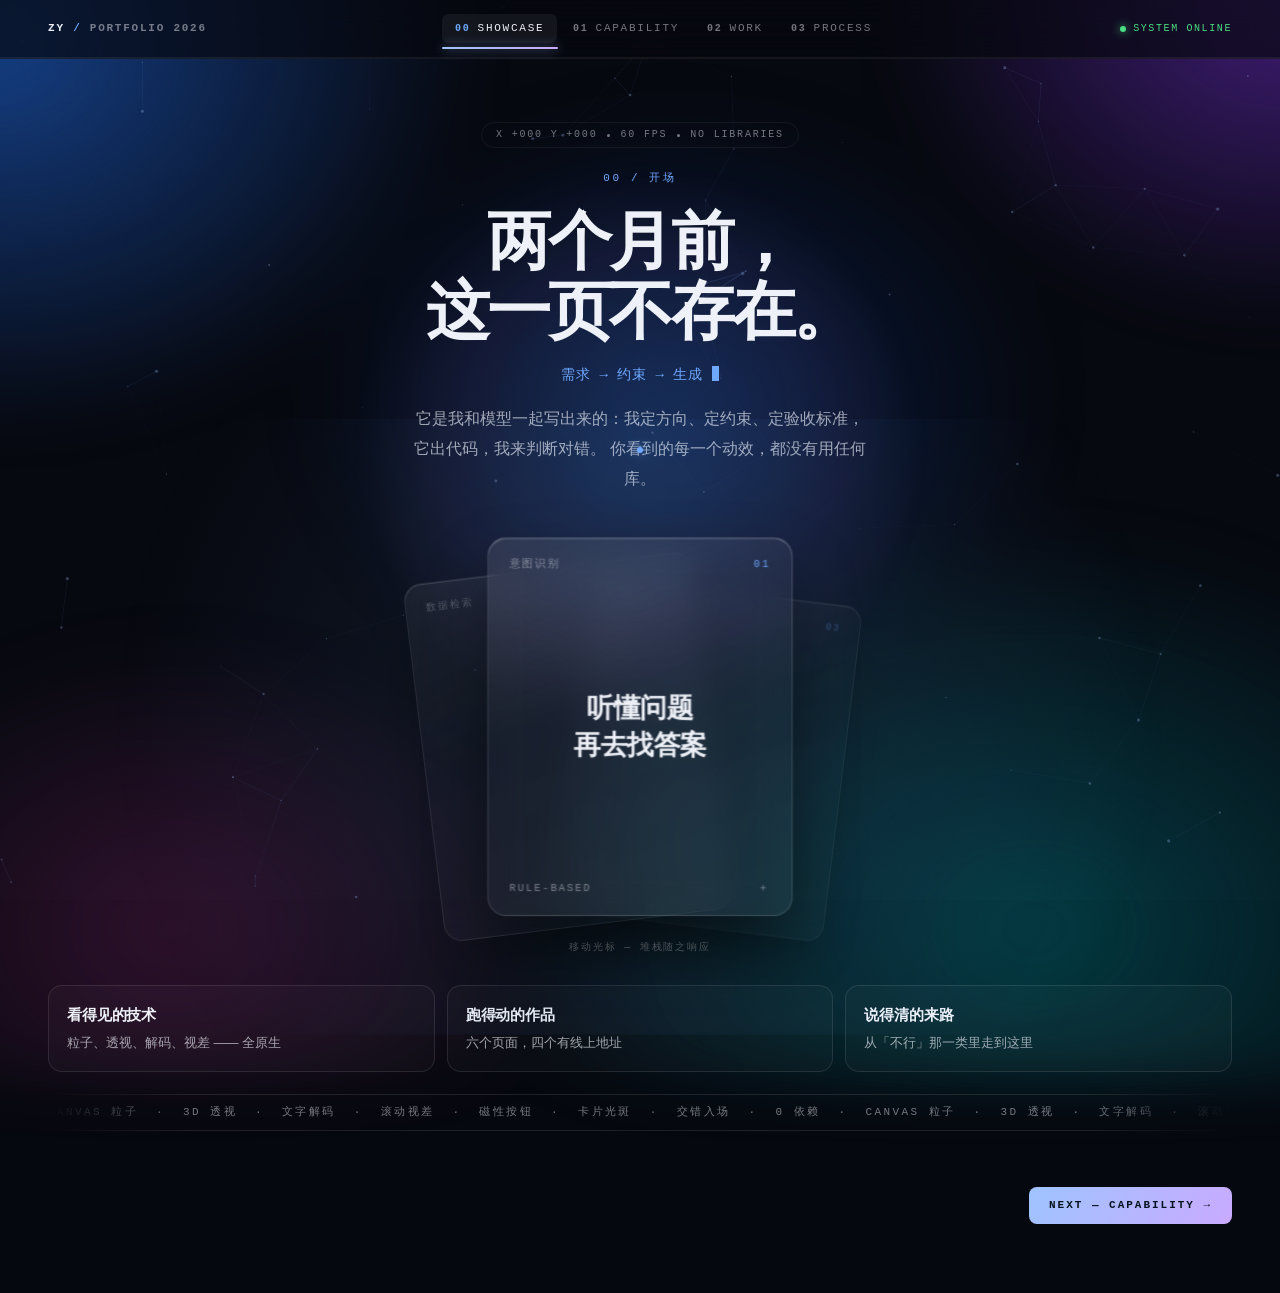
==== commit 6886b508: "撤回打字效果，故事恢复静态可读" ====
--- a/index.html
+++ b/index.html
@@ -512,7 +512,7 @@
         </div>
     </main>
 
-    <script src="index.js?v=14"></script>
+    <script src="index.js?v=15"></script>
 </body>
 
 </html>
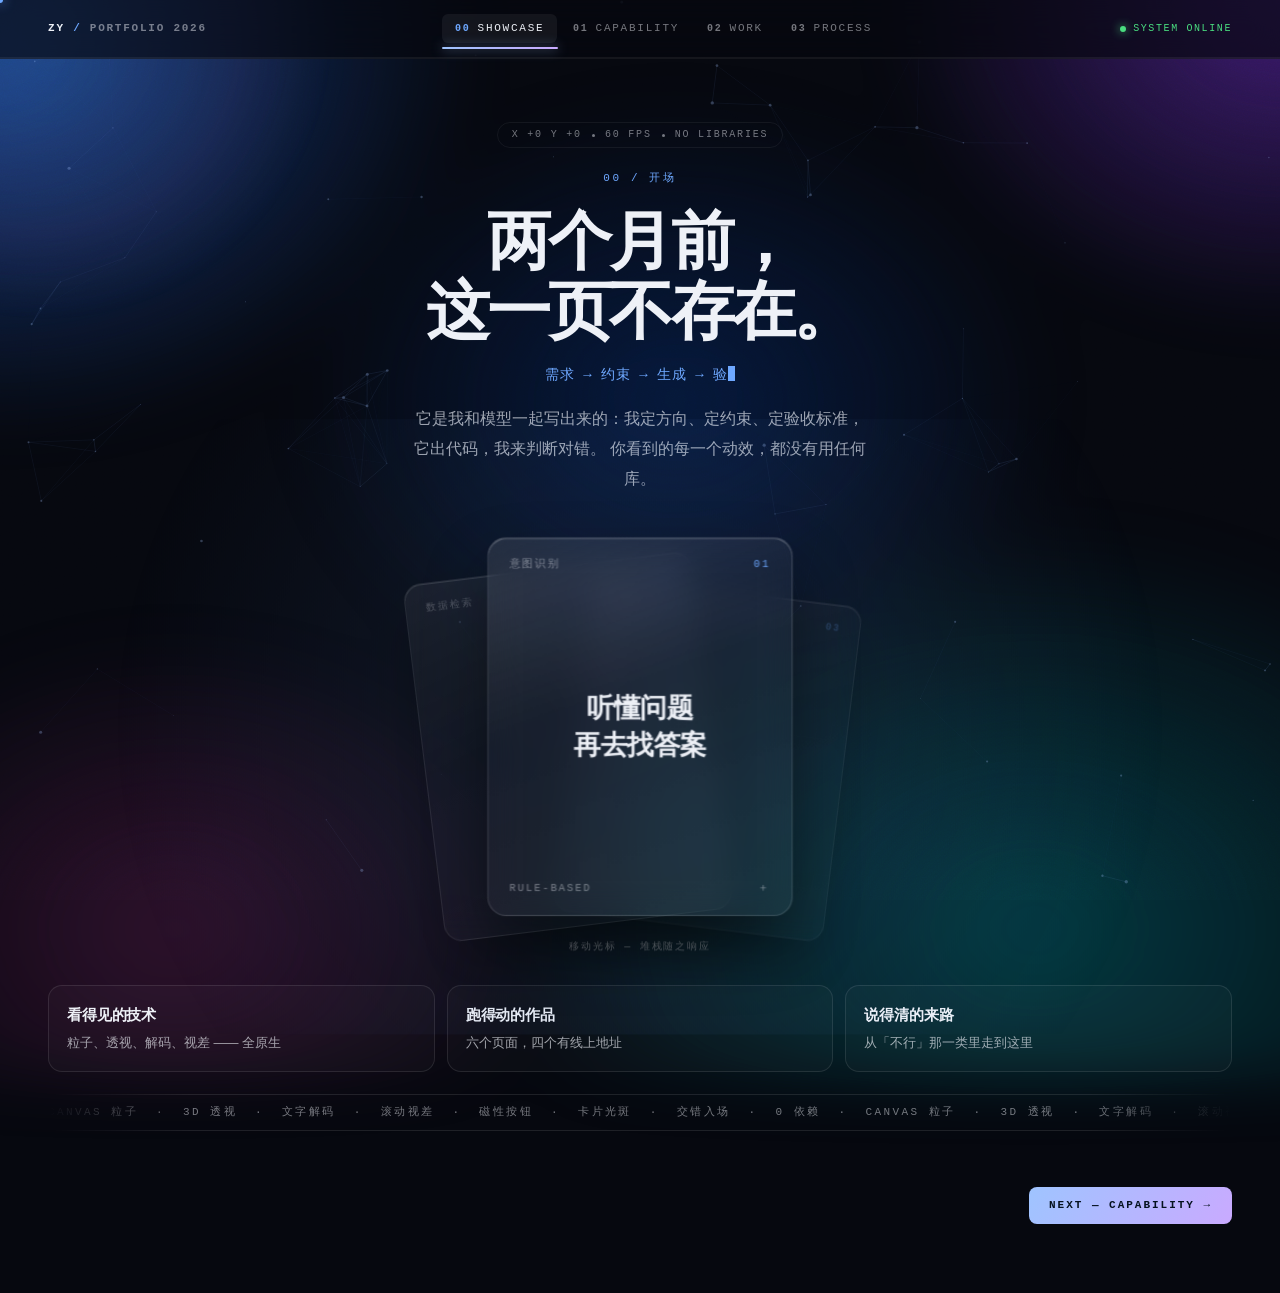
==== commit 91b47929: "故事：打字+镜头跟随" ====
--- a/index.html
+++ b/index.html
@@ -512,7 +512,7 @@
         </div>
     </main>
 
-    <script src="index.js?v=15"></script>
+    <script src="index.js?v=16"></script>
 </body>
 
 </html>
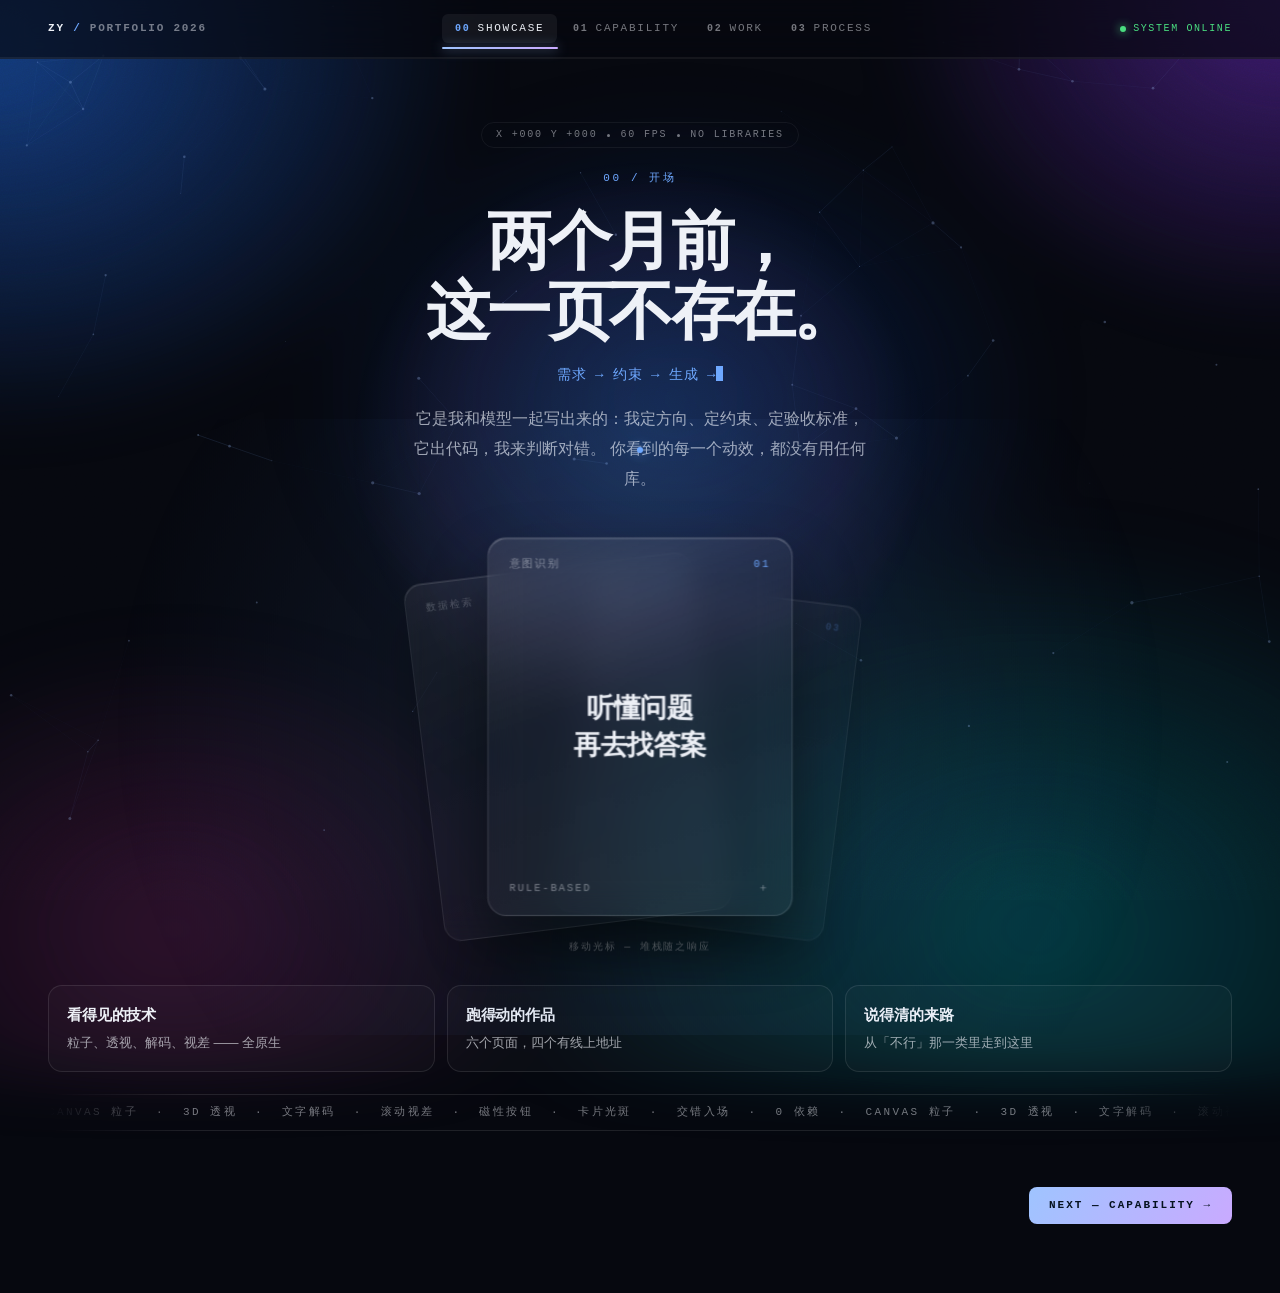
==== commit 6f935477: "故事改成小说笔法" ====
--- a/index.html
+++ b/index.html
@@ -439,20 +439,17 @@
             <h2 class="reveal">我的故事</h2>
 
             <div class="story reveal" id="storycine">
-                <p data-cine="hope">中职那几年，我大概是被默认归到「不行」那一类里的。</p>
-                <p data-cine="hope">成绩差，学校强制住宿。周末我骑车在街上乱逛——不是想去哪儿，是不知道能去哪儿。</p>
-                <p data-cine="hope">高二那年，一个同学把我拉去面试竞赛班。我对计算机一窍不通，连打字都要低头找键。</p>
-                <p data-cine="hope">但对 HTML，我第一次觉得有一样东西是我能看懂的：屏幕上那行字，颜色是我自己敲出来的。</p>
-                <p data-cine="dark">第一个比赛很简单，我以为能拿奖。没有。</p>
-                <p data-cine="dark">接下来两个更难。人工智能要学 Python，应用软件开发要学 Java、Vue、MySQL——我那时候连「变量」是什么都说不清。</p>
-                <p data-cine="dark">那阵子我怀疑的不是别人信不信我，是我到底能不能学会。</p>
-                <div class="yanhua-wrap">
-                    <canvas id="yanhua"></canvas>
-                    <p data-cine="award">后来我每天学到深夜。那两个比赛，一个拿的是人工智能，一个拿的是应用软件开发。</p>
-                </div>
-                <p data-cine="after">是她把我拉进去的。改变一个人的方向，有时候只要一句「你要不要来试试」。要不是她，我这辈子可能都不会往计算机这边走。</p>
-                <p data-cine="after">回头看，我人生里每一次转弯，都不是我自己拐的——有人拉我，有人推我，有人在前面先替我试了一次。</p>
-                <blockquote data-cine="after">这一次，我想自己推自己一把。</blockquote>
+                <p>中职那几年，我大概是被默认归到「不行」那一类里的。</p>
+                <p>学校强制住宿，周六下午才放人。我骑车在街上绕，一圈又一圈——不是想去哪儿，是不知道能去哪儿。风打在脸上，脑子里是空的。</p>
+                <p>高二那年，一个同学把我拽去面试竞赛班。教室在四楼最里头，我站在门口没敢进。我对计算机一窍不通，连打字都要低头找键。</p>
+                <p>但屏幕亮起来的那一刻，我第一次觉得有一样东西是我能看懂的：一行字，换一个词，颜色就变了。那是我自己敲出来的。</p>
+                <p>第一个比赛很简单。我提前想好了拿奖之后第一个电话打给谁。结果公布那天，名单上没有我。</p>
+                <p>接下来两个更难。人工智能要学 Python，应用软件开发要学 Java、Vue、MySQL。我连「变量」是什么都说不清，别人翻两页的书，我要读一整晚。</p>
+                <p>那阵子我怀疑的不是别人信不信我，是我到底能不能学会。</p>
+                <p>后来我每天学到深夜，台灯亮到宿管来敲门。那两个比赛，一个拿的是人工智能，一个拿的是应用软件开发。</p>
+                <p>是她把我拉进去的。改变一个人的方向，有时候只要一句「你要不要来试试」。要不是她，我这辈子可能都不会往计算机这边走。</p>
+                <p>回头看，我人生里每一次转弯，都不是我自己拐的——有人拉我，有人推我，有人在前面先替我试了一次。</p>
+                <blockquote>这一次，我想自己推自己一把。</blockquote>
             </div>
         </section>
 
@@ -512,7 +509,7 @@
         </div>
     </main>
 
-    <script src="index.js?v=16"></script>
+    <script src="index.js?v=17"></script>
 </body>
 
 </html>
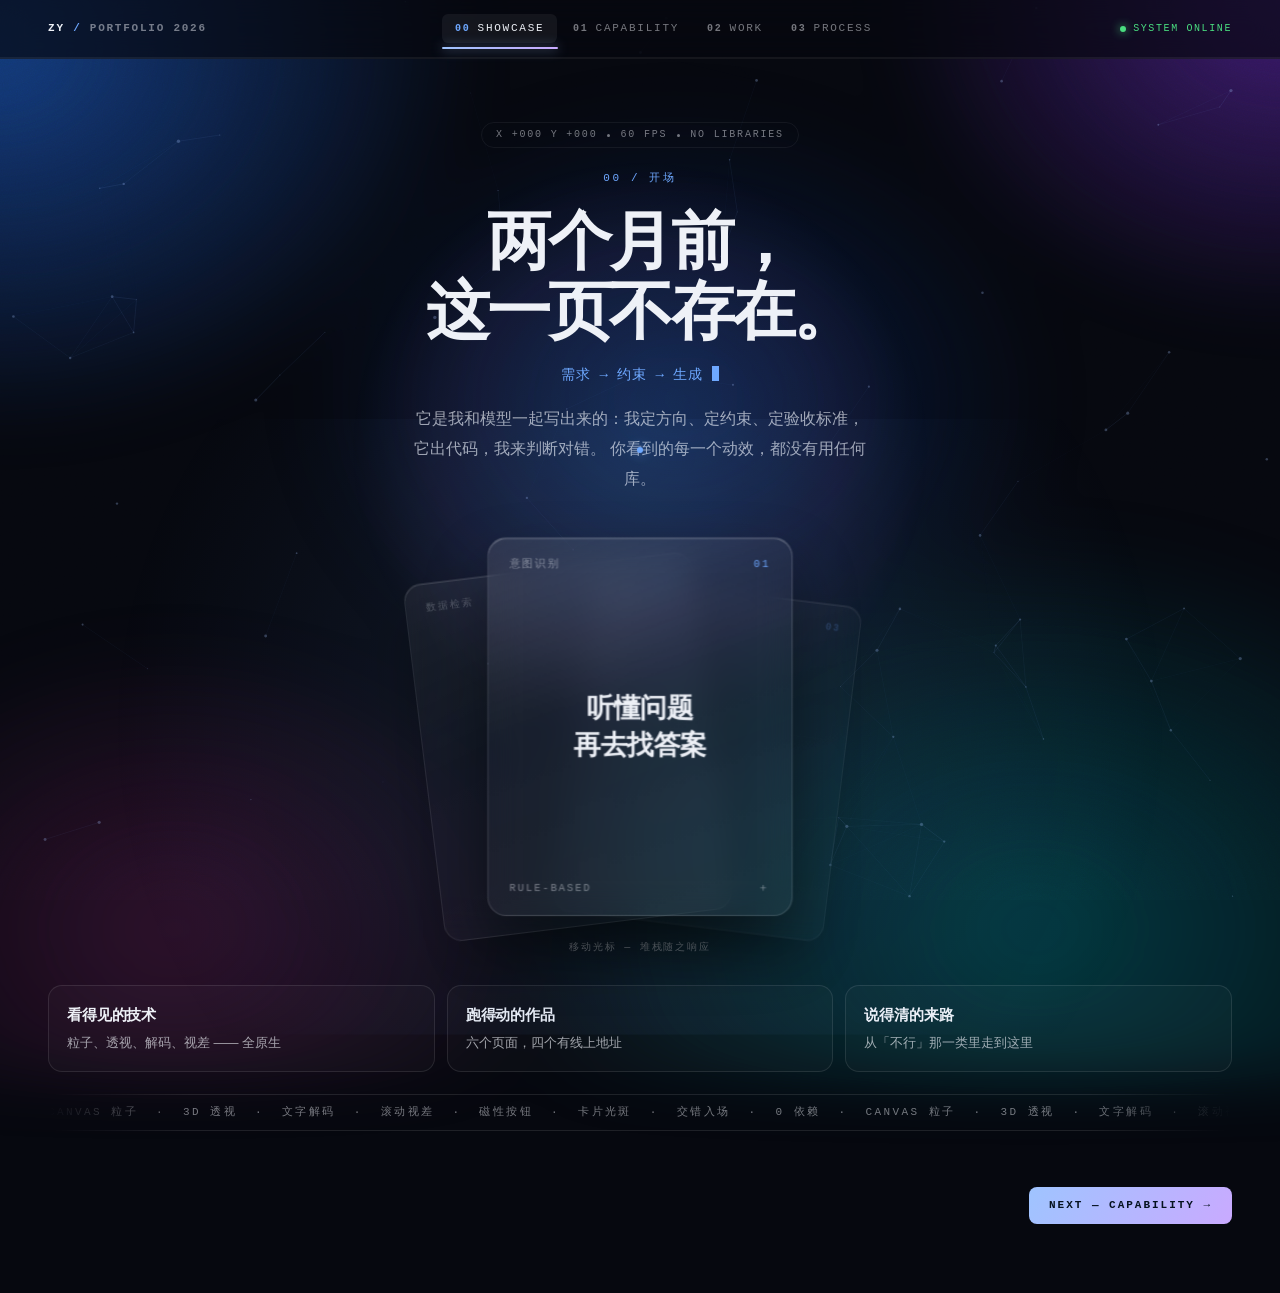
==== commit 6b2fda4a: "拿奖段加爆发特效" ====
--- a/index.html
+++ b/index.html
@@ -6,7 +6,7 @@
     <meta name="viewport" content="width=device-width, initial-scale=1.0">
     <title>张欣阳 / Portfolio 2026</title>
     <meta name="description" content="张欣阳 · 江西职业技术大学 · 用 AI 把想法做出来">
-    <link rel="stylesheet" href="index.css?v=13">
+    <link rel="stylesheet" href="index.css?v=18">
 </head>
 
 <body>
@@ -509,7 +509,7 @@
         </div>
     </main>
 
-    <script src="index.js?v=17"></script>
+    <script src="index.js?v=18"></script>
 </body>
 
 </html>
--- a/index.css
+++ b/index.css
@@ -1786,3 +1786,42 @@
     animation: blink 1s steps(1) infinite;
 }
 
+
+/* ===== 拿奖那一刻的爆发 ===== */
+.story p { position: relative; }
+
+.story p.award-pop {
+    color: #fff;
+    text-shadow: 0 0 22px rgba(255, 214, 150, .55), 0 0 60px rgba(159, 196, 255, .3);
+    animation: awardPop 1.3s cubic-bezier(.2, .8, .2, 1);
+}
+
+@keyframes awardPop {
+    0% { transform: scale(.97); opacity: .5; }
+    55% { transform: scale(1.015); }
+    100% { transform: none; opacity: 1; }
+}
+
+.story p.award-pop::before {
+    content: "";
+    position: absolute;
+    left: -8%;
+    right: -8%;
+    top: -60%;
+    bottom: -40%;
+    background: radial-gradient(circle at 50% 50%, rgba(255, 214, 150, .38), rgba(255, 214, 150, .1) 40%, transparent 68%);
+    opacity: 0;
+    z-index: -1;
+    pointer-events: none;
+    animation: awardBurst 2.6s ease-out;
+}
+
+@keyframes awardBurst {
+    0% { opacity: 0; transform: scale(.6); }
+    18% { opacity: 1; transform: scale(1); }
+    100% { opacity: 0; transform: scale(1.5); }
+}
+
+.story blockquote.lit-q {
+    text-shadow: 0 0 30px rgba(159, 196, 255, .5);
+}
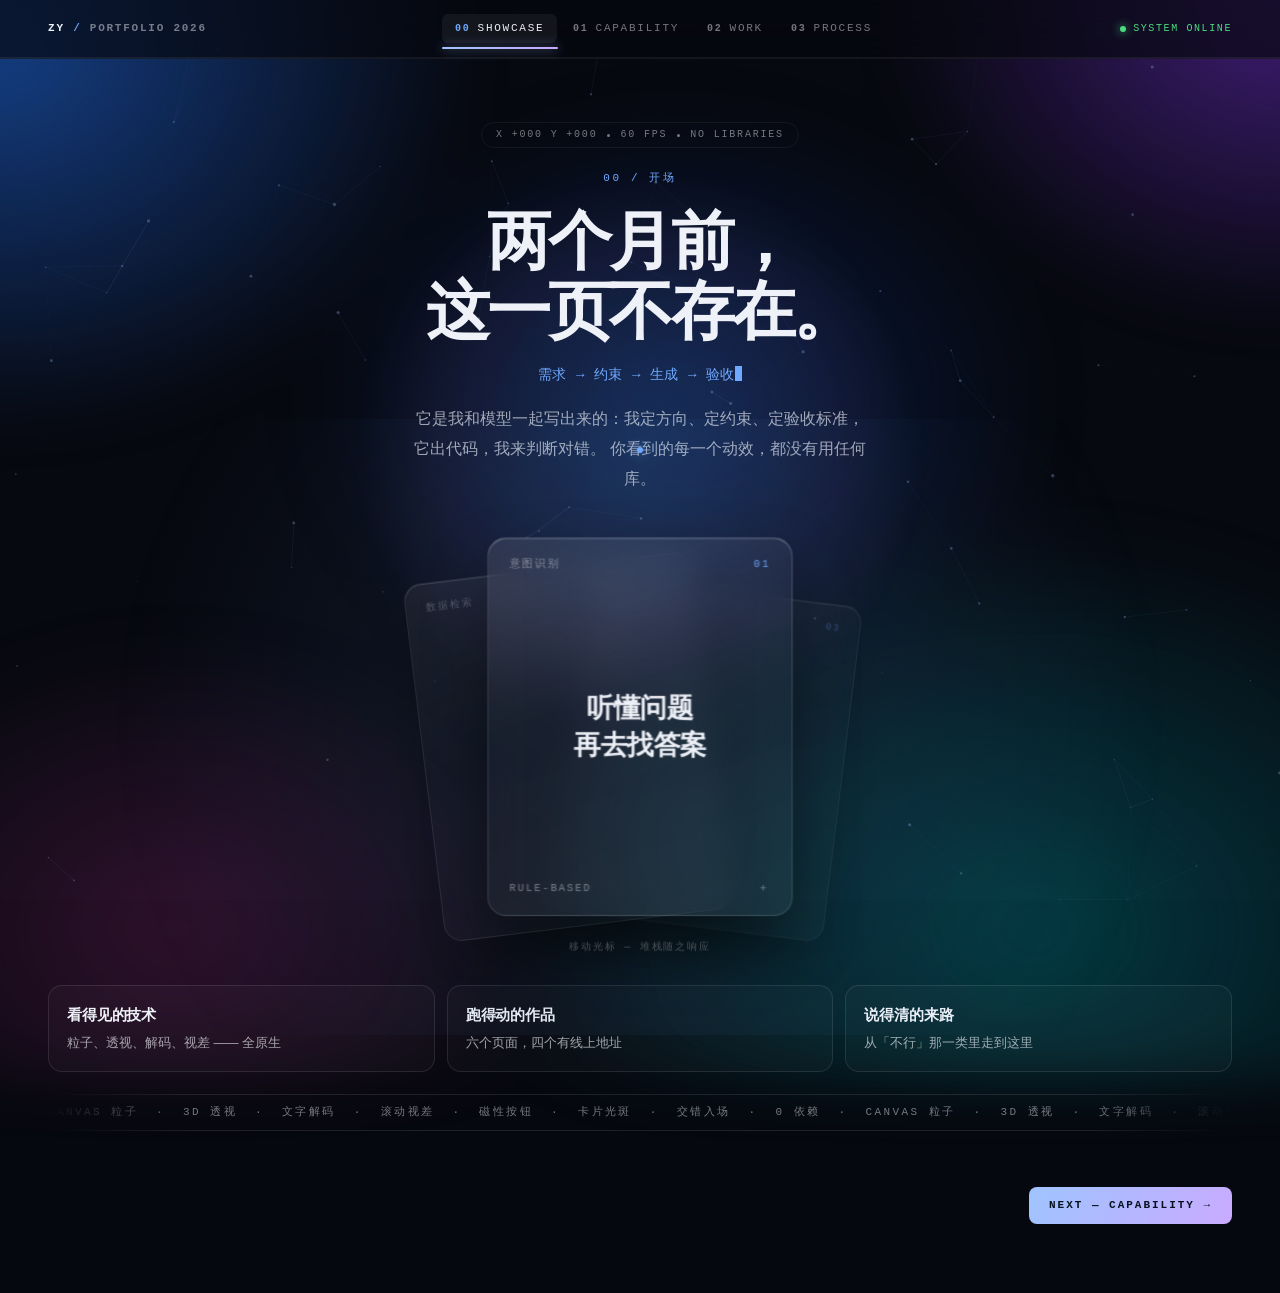
==== commit 91f5a708: "补两段竞赛班经历，衔接更顺" ====
--- a/index.html
+++ b/index.html
@@ -443,6 +443,8 @@
                 <p>学校强制住宿，周六下午才放人。我骑车在街上绕，一圈又一圈——不是想去哪儿，是不知道能去哪儿。风打在脸上，脑子里是空的。</p>
                 <p>高二那年，一个同学把我拽去面试竞赛班。教室在四楼最里头，我站在门口没敢进。我对计算机一窍不通，连打字都要低头找键。</p>
                 <p>但屏幕亮起来的那一刻，我第一次觉得有一样东西是我能看懂的：一行字，换一个词，颜色就变了。那是我自己敲出来的。</p>
+                <p>那半年我几乎住在机房里。放学别人去打球，我留下来把白天没看懂的标签一个一个试过去。第一次让一张图片居中，我截了图发给同学，他回了一个「牛」。</p>
+                <p>后来我进了竞赛班。每周三晚上训练，我坐在最后一排，听得一知半解，回去再查一遍。慢慢地，别人说的话我能听懂一半了。</p>
                 <p>第一个比赛很简单。我提前想好了拿奖之后第一个电话打给谁。结果公布那天，名单上没有我。</p>
                 <p>接下来两个更难。人工智能要学 Python，应用软件开发要学 Java、Vue、MySQL。我连「变量」是什么都说不清，别人翻两页的书，我要读一整晚。</p>
                 <p>那阵子我怀疑的不是别人信不信我，是我到底能不能学会。</p>
@@ -509,7 +511,7 @@
         </div>
     </main>
 
-    <script src="index.js?v=18"></script>
+    <script src="index.js?v=19"></script>
 </body>
 
 </html>
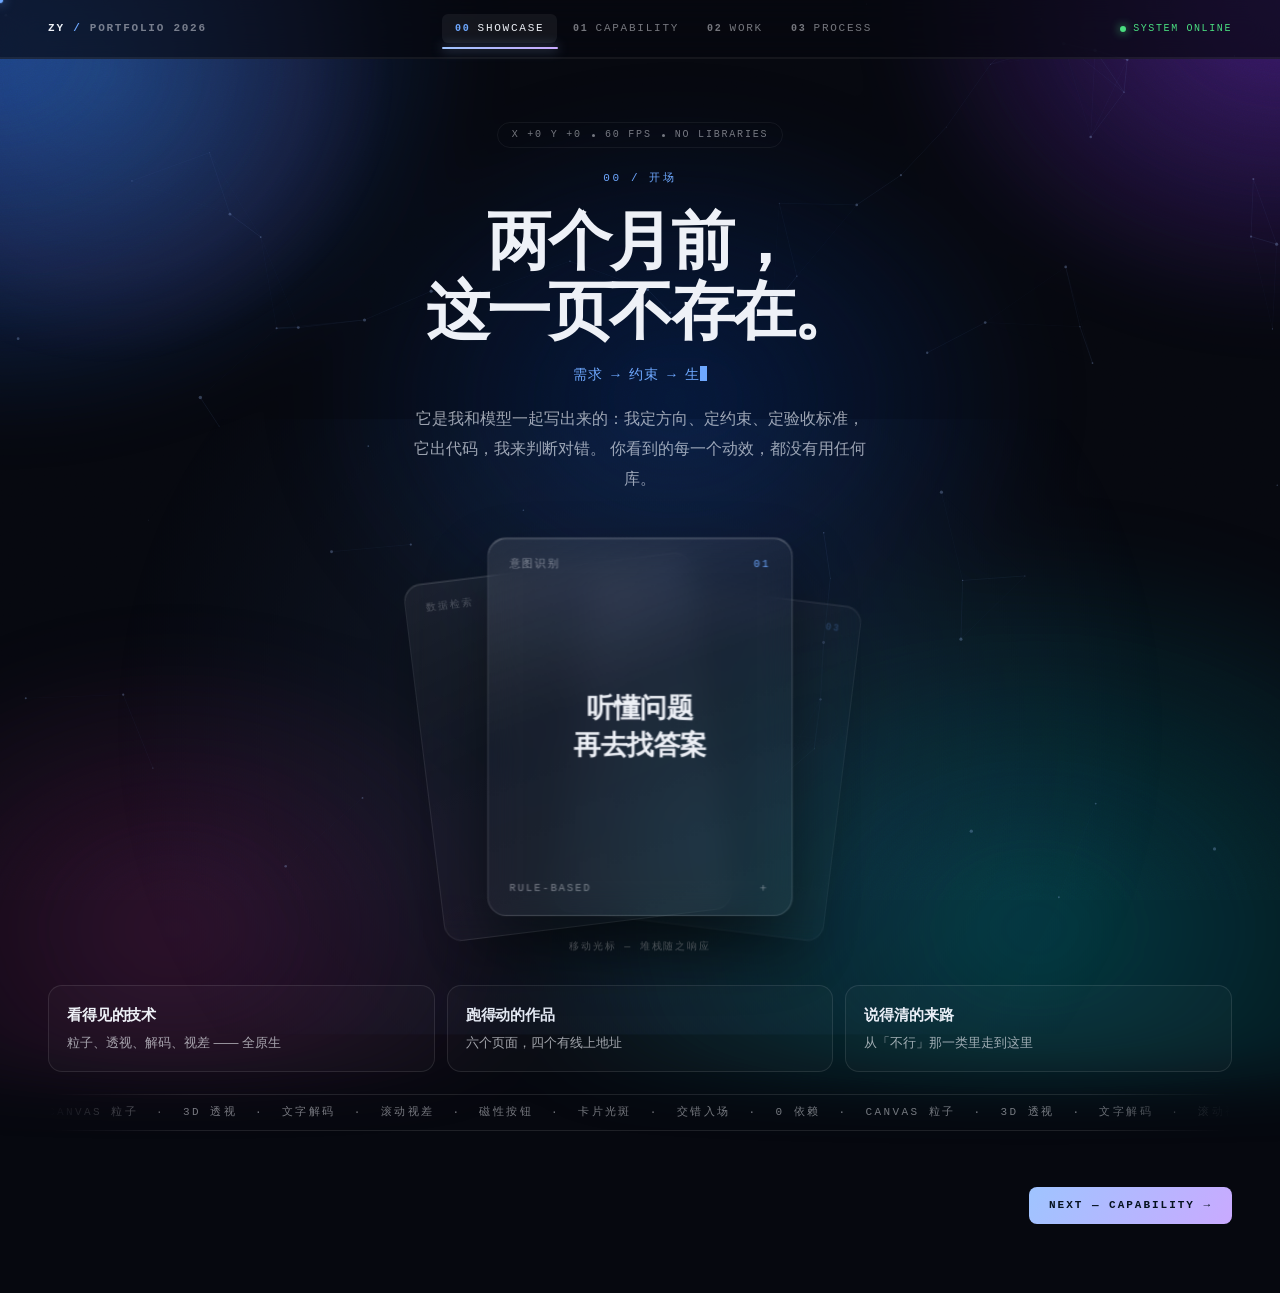
==== commit 7d9da04a: "镜头锁定，滚动不再直接补全文字" ====
--- a/index.html
+++ b/index.html
@@ -511,7 +511,7 @@
         </div>
     </main>
 
-    <script src="index.js?v=19"></script>
+    <script src="index.js?v=20"></script>
 </body>
 
 </html>
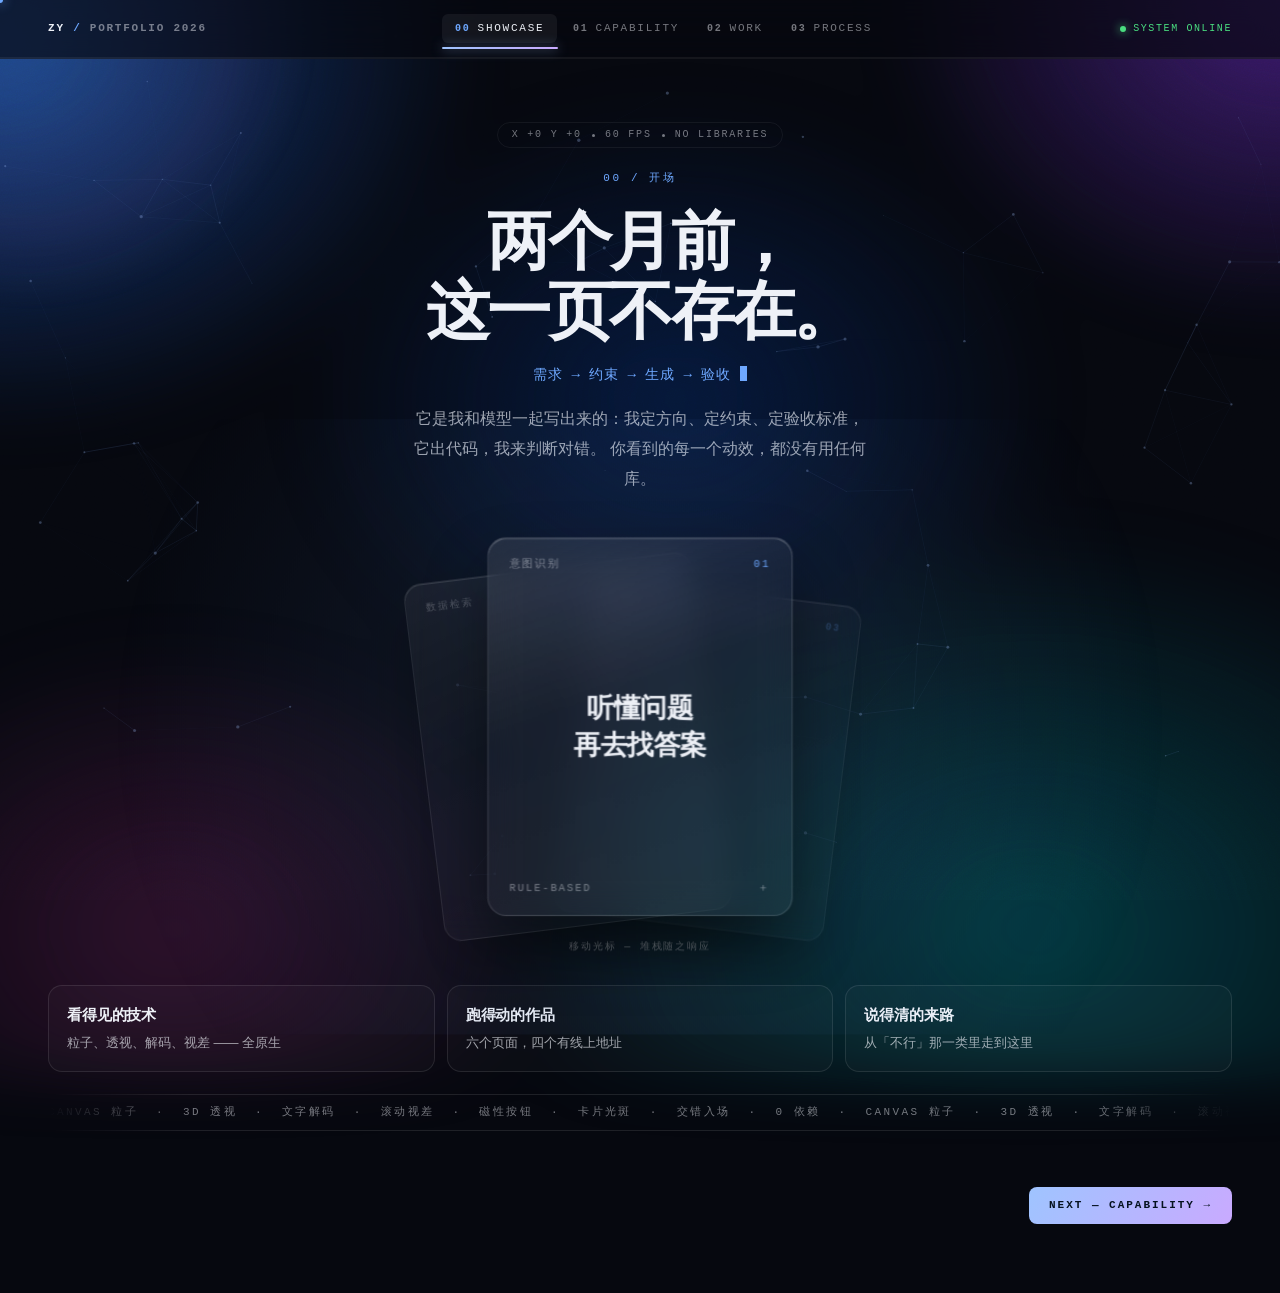
==== commit 93ff323b: "写完解除镜头锁定" ====
--- a/index.html
+++ b/index.html
@@ -511,7 +511,7 @@
         </div>
     </main>
 
-    <script src="index.js?v=20"></script>
+    <script src="index.js?v=21"></script>
 </body>
 
 </html>
